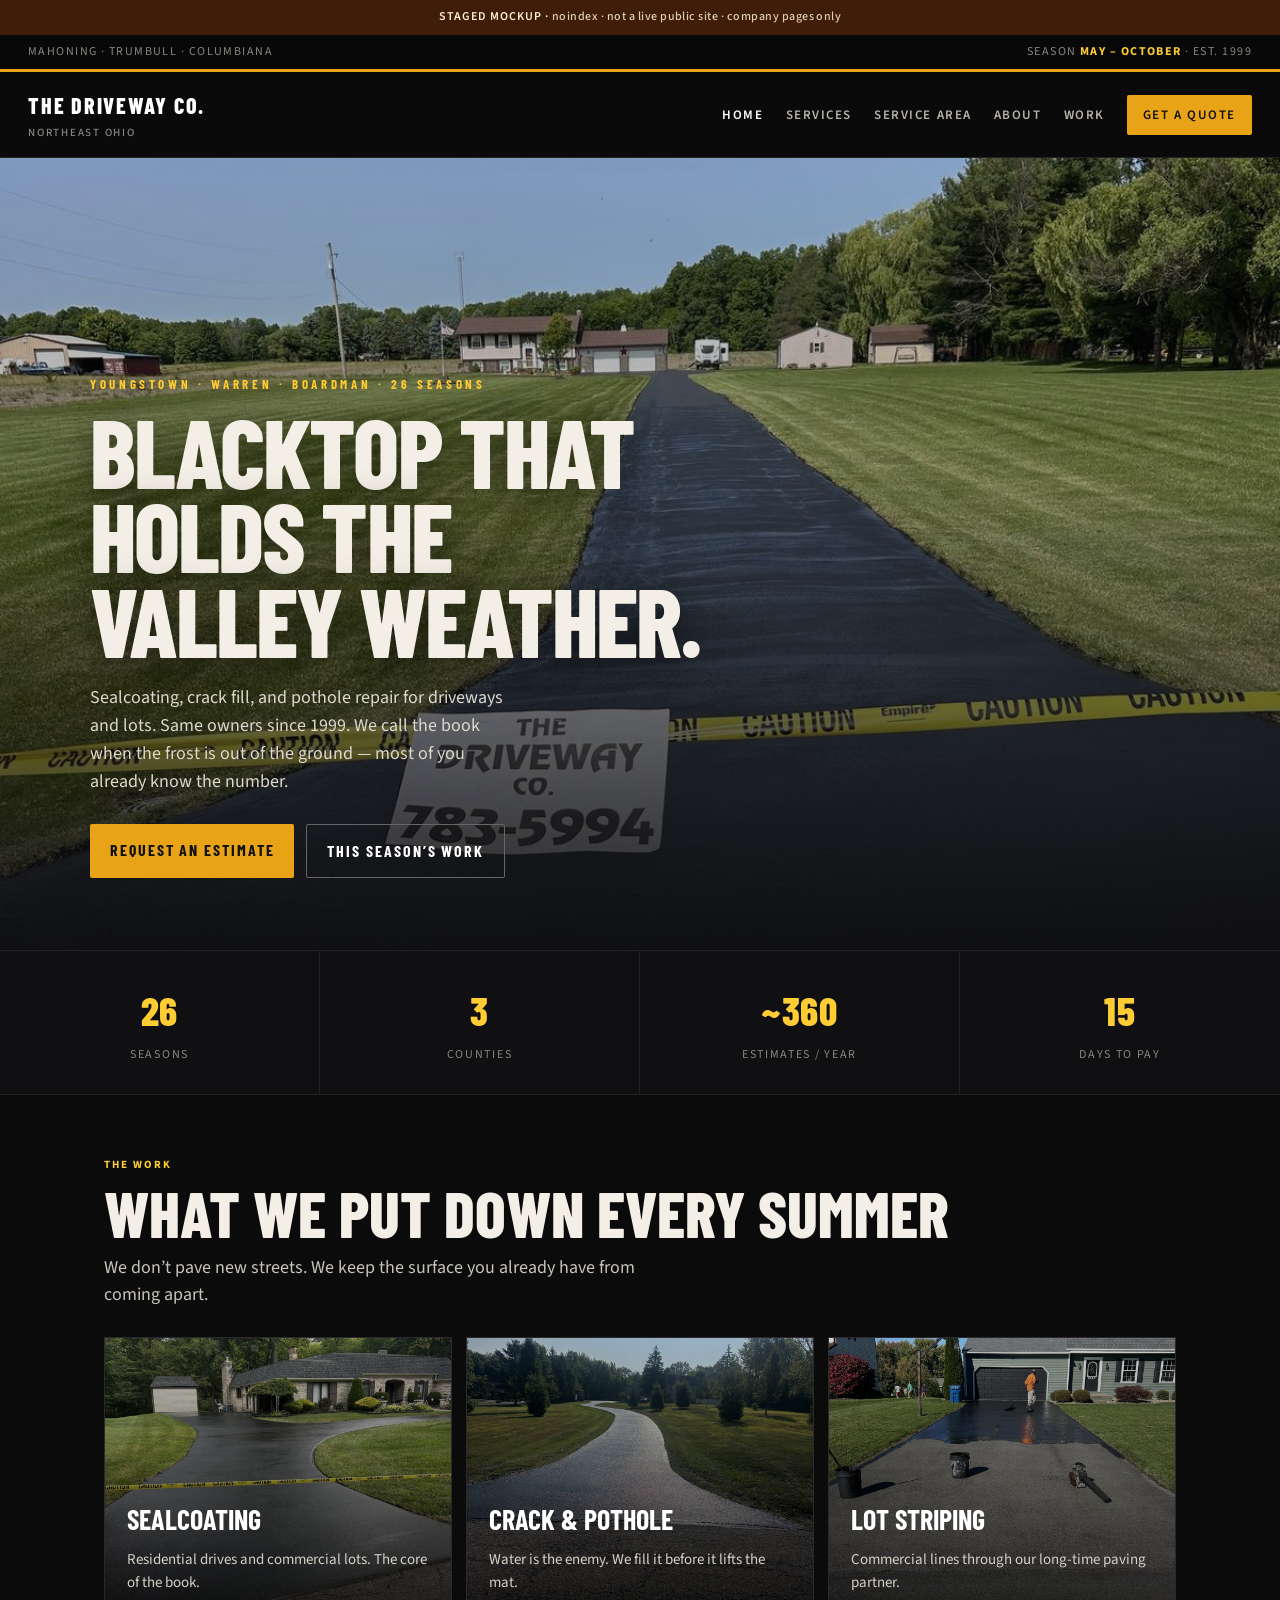
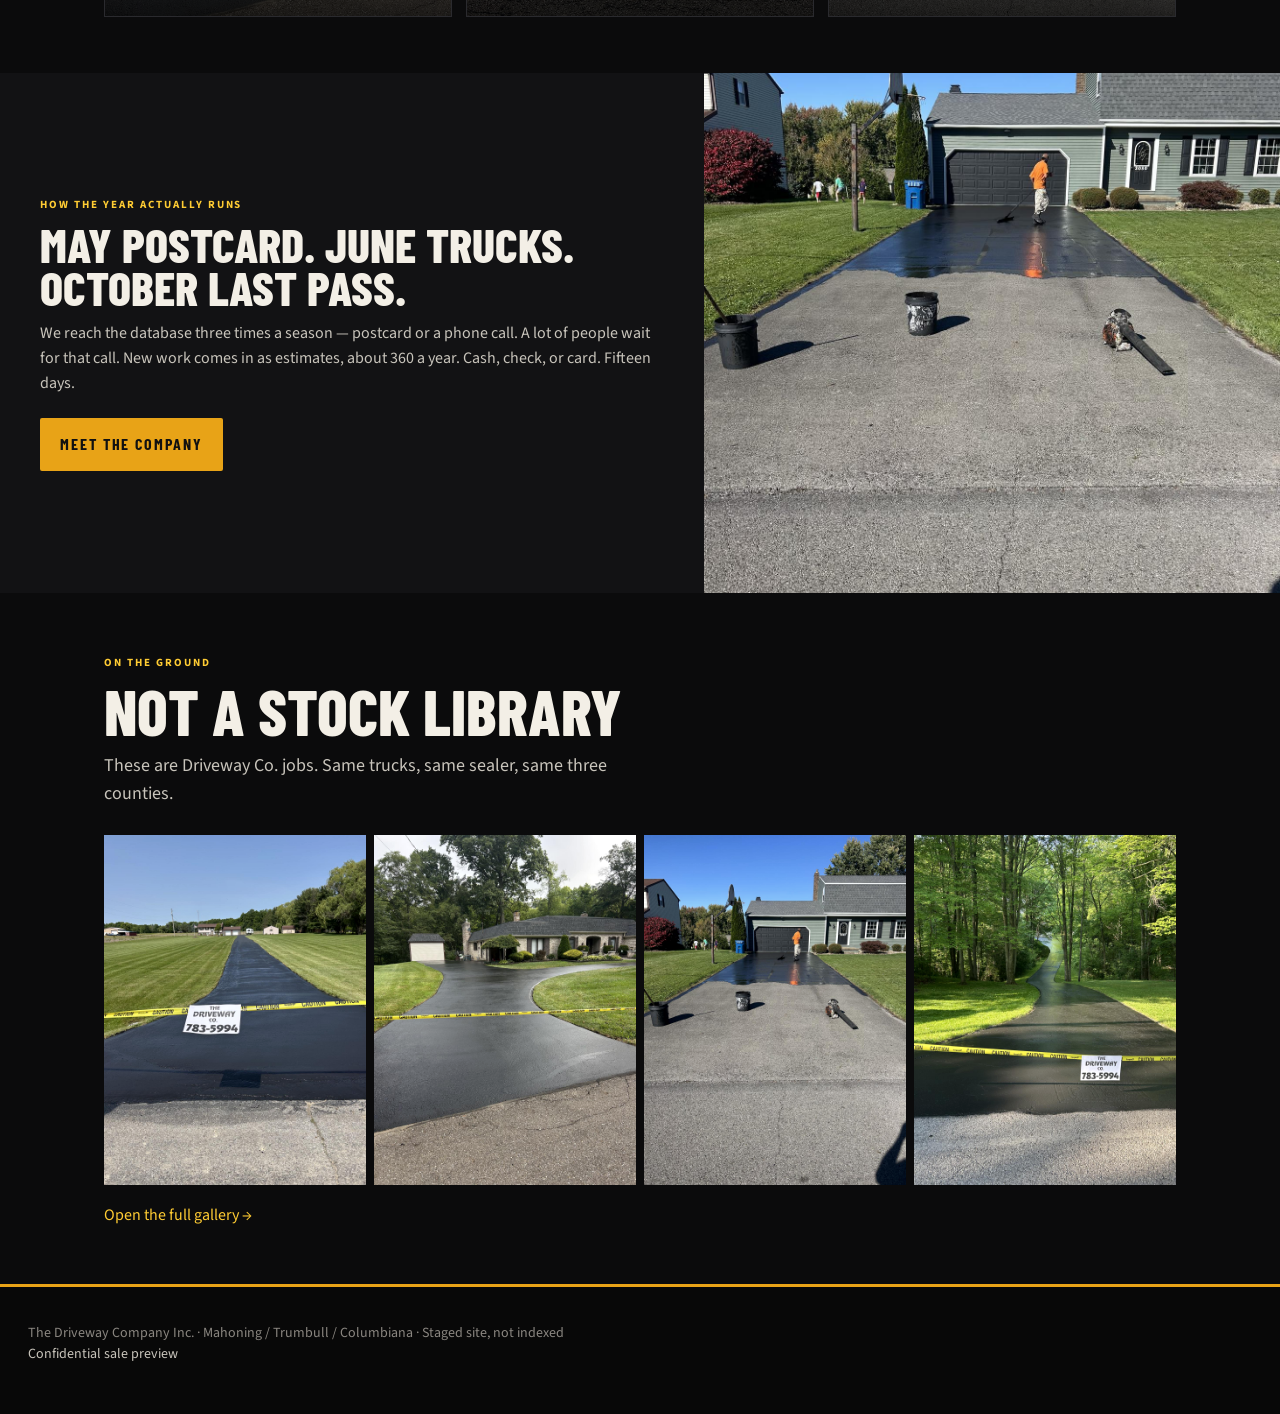
==== index.html @ 13f2b205 "Rebuild company site as a lived-in paving contractor. Dark asphalt palette, full-bleed job photos, l" ====
<!DOCTYPE html>
<html lang="en">
<head>
  <meta charset="UTF-8" />
  <meta name="viewport" content="width=device-width, initial-scale=1.0" />
  <meta name="robots" content="noindex, nofollow" />
  <meta name="description" content="The Driveway Company — 26 seasons of sealcoating in Mahoning, Trumbull, and Columbiana Counties." />
  <title>The Driveway Company | Sealcoating the Mahoning Valley since 1999</title>
  <link rel="stylesheet" href="styles.css" />
</head>
<body>
  <div class="preview-banner">Staged mockup · <span>noindex · not a live public site · company pages only</span></div>
  <div class="util">
    <span>Mahoning · Trumbull · Columbiana</span>
    <span>Season <b>May – October</b> · Est. 1999</span>
  </div>
  <nav class="nav">
    <a class="brand" href="index.html">The Driveway Co.<small>Northeast Ohio</small></a>
    <div class="nav-links">
      <a class="active" href="index.html">Home</a>
      <a href="services.html">Services</a>
      <a href="area.html">Service area</a>
      <a href="about.html">About</a>
      <a href="gallery.html">Work</a>
      <a href="contact.html" class="cta">Get a quote</a>
    </div>
  </nav>

  <header class="hero">
    <div class="hero-inner">
      <div class="eyebrow">Youngstown · Warren · Boardman · 26 seasons</div>
      <h1>Blacktop that holds the Valley weather.</h1>
      <p>Sealcoating, crack fill, and pothole repair for driveways and lots. Same owners since 1999. We call the book when the frost is out of the ground — most of you already know the number.</p>
      <div class="hero-actions">
        <a class="btn btn-primary" href="contact.html">Request an estimate</a>
        <a class="btn btn-secondary" href="gallery.html">This season’s work</a>
      </div>
    </div>
  </header>

  <div class="stats">
    <div class="stat"><span class="v">26</span><span class="l">Seasons</span></div>
    <div class="stat"><span class="v">3</span><span class="l">Counties</span></div>
    <div class="stat"><span class="v">~360</span><span class="l">Estimates / year</span></div>
    <div class="stat"><span class="v">15</span><span class="l">Days to pay</span></div>
  </div>

  <section class="container">
    <span class="tag">The work</span>
    <h2 class="page-title" style="margin-top:8px;">What we put down every summer</h2>
    <p class="page-sub">We don’t pave new streets. We keep the surface you already have from coming apart.</p>
    <div class="svc-grid">
      <a class="svc s1" href="services.html">
        <h3>Sealcoating</h3>
        <p>Residential drives and commercial lots. The core of the book.</p>
      </a>
      <a class="svc s2" href="services.html">
        <h3>Crack &amp; pothole</h3>
        <p>Water is the enemy. We fill it before it lifts the mat.</p>
      </a>
      <a class="svc s3" href="services.html">
        <h3>Lot striping</h3>
        <p>Commercial lines through our long-time paving partner.</p>
      </a>
    </div>
  </section>

  <section class="split">
    <div class="copy">
      <span class="tag">How the year actually runs</span>
      <h2 class="page-title" style="font-size:48px;margin-top:10px;">May postcard. June trucks. October last pass.</h2>
      <p class="muted">We reach the database three times a season — postcard or a phone call. A lot of people wait for that call. New work comes in as estimates, about 360 a year. Cash, check, or card. Fifteen days.</p>
      <p style="margin-top:22px;"><a class="btn btn-primary" href="about.html">Meet the company</a></p>
    </div>
    <div class="pic" aria-hidden="true"></div>
  </section>

  <section class="container">
    <span class="tag">On the ground</span>
    <h2 class="page-title" style="margin-top:8px;">Not a stock library</h2>
    <p class="page-sub">These are Driveway Co. jobs. Same trucks, same sealer, same three counties.</p>
    <div class="photo-strip">
      <figure><img src="images/job-01-long-drive.jpg" alt="Long sealed residential driveway" /></figure>
      <figure><img src="images/job-04-residence.jpg" alt="Circular driveway at a brick home" /></figure>
      <figure><img src="images/job-15-crew-work.jpg" alt="Crew applying sealcoat" /></figure>
      <figure><img src="images/job-02-wooded-drive.jpg" alt="Wooded driveway after sealcoat" /></figure>
    </div>
    <p><a href="gallery.html">Open the full gallery →</a></p>
  </section>

  <footer>
    The Driveway Company Inc. · Mahoning / Trumbull / Columbiana · Staged site, not indexed<br />
    <a href="sale.html">Confidential sale preview</a>
  </footer>
</body>
</html>
---- styles.css ----
@import url("https://fonts.googleapis.com/css2?family=Barlow+Condensed:wght@500;600;700;800&family=Source+Sans+3:ital,wght@0,400;0,500;0,600;0,700;1,400&display=swap");

:root {
  --tar: #0b0b0c;
  --asphalt: #141416;
  --slate: #1c1c20;
  --fog: #c8c4bb;
  --paper: #f3efe6;
  --white: #f7f4ee;
  --line: #2a2a2e;
  --amber: #e8a317;
  --amber-2: #ffcc33;
  --rust: #9a3412;
}
* { box-sizing: border-box; margin: 0; padding: 0; }
html { scroll-behavior: smooth; }
body {
  font-family: "Source Sans 3", system-ui, sans-serif;
  color: var(--paper);
  background: var(--tar);
  line-height: 1.55;
}
img { max-width: 100%; display: block; }
a { color: var(--amber-2); text-decoration: none; }
a:hover { text-decoration: underline; }

.preview-banner {
  background: #3f1d0a;
  color: #ffedd5;
  text-align: center;
  font-size: 12px;
  font-weight: 600;
  letter-spacing: 0.08em;
  text-transform: uppercase;
  padding: 8px 16px;
}
.preview-banner span { font-weight: 500; letter-spacing: 0.04em; text-transform: none; opacity: 0.85; }

.util {
  background: #080808;
  color: #8a8680;
  font-size: 12px;
  letter-spacing: 0.12em;
  text-transform: uppercase;
  padding: 8px 28px;
  display: flex;
  justify-content: space-between;
  gap: 16px;
  flex-wrap: wrap;
  border-bottom: 3px solid var(--amber);
}
.util b { color: var(--amber-2); font-weight: 700; }

.nav {
  background: rgba(11,11,12,0.92);
  backdrop-filter: blur(10px);
  color: #fff;
  display: flex;
  align-items: center;
  justify-content: space-between;
  gap: 16px;
  padding: 16px 28px;
  position: sticky;
  top: 0;
  z-index: 30;
  border-bottom: 1px solid #222;
}
.nav .brand {
  font-family: "Barlow Condensed", sans-serif;
  font-weight: 800;
  font-size: 22px;
  letter-spacing: 0.08em;
  text-transform: uppercase;
  color: #fff;
  text-decoration: none;
}
.nav .brand small {
  display: block;
  font-family: "Source Sans 3", sans-serif;
  font-size: 11px;
  font-weight: 500;
  color: #8a8680;
  letter-spacing: 0.16em;
  margin-top: 2px;
}
.nav-links { display: flex; gap: 22px; flex-wrap: wrap; align-items: center; }
.nav-links a {
  color: #b7b3aa;
  font-size: 13px;
  font-weight: 600;
  letter-spacing: 0.12em;
  text-transform: uppercase;
  text-decoration: none;
}
.nav-links a:hover, .nav-links a.active { color: #fff; }
.nav-links .cta {
  background: var(--amber);
  color: #111 !important;
  padding: 10px 16px;
  border-radius: 2px;
}
.nav-links .cta:hover { background: var(--amber-2); text-decoration: none; }

.hero {
  position: relative;
  min-height: 88vh;
  display: flex;
  align-items: flex-end;
  padding: 80px 28px 72px;
  background:
    linear-gradient(180deg, rgba(11,11,12,0.15) 0%, rgba(11,11,12,0.35) 40%, rgba(11,11,12,0.92) 100%),
    url("images/job-01-long-drive.jpg") center 30%/cover no-repeat;
}
.hero.crew { background-image: linear-gradient(180deg, rgba(11,11,12,0.2) 0%, rgba(11,11,12,0.88) 100%), url("images/job-15-crew-work.jpg"); background-size: cover; background-position: center; }
.hero.house { background-image: linear-gradient(180deg, rgba(11,11,12,0.25) 0%, rgba(11,11,12,0.9) 100%), url("images/job-04-residence.jpg"); background-size: cover; background-position: center; }
.hero.woods { background-image: linear-gradient(180deg, rgba(11,11,12,0.2) 0%, rgba(11,11,12,0.9) 100%), url("images/job-02-wooded-drive.jpg"); background-size: cover; background-position: center; }
.hero-inner { max-width: 1100px; margin: 0 auto; width: 100%; }
.eyebrow {
  font-family: "Barlow Condensed", sans-serif;
  letter-spacing: 0.28em;
  font-size: 13px;
  color: var(--amber-2);
  font-weight: 700;
  text-transform: uppercase;
  margin-bottom: 14px;
}
.hero h1 {
  font-family: "Barlow Condensed", sans-serif;
  font-weight: 800;
  font-size: clamp(48px, 9vw, 96px);
  line-height: 0.88;
  letter-spacing: -0.02em;
  text-transform: uppercase;
  max-width: 14ch;
  text-shadow: 0 8px 40px rgba(0,0,0,0.55);
}
.hero p {
  font-size: 18px;
  color: #ddd8ce;
  max-width: 48ch;
  margin: 22px 0 28px;
}
.hero-actions { display: flex; gap: 12px; flex-wrap: wrap; }

.stats {
  display: grid;
  grid-template-columns: repeat(4, 1fr);
  background: #101012;
  border-top: 1px solid #222;
  border-bottom: 1px solid #222;
}
.stat { padding: 28px 20px; border-right: 1px solid #222; text-align: center; }
.stat:last-child { border-right: 0; }
.stat .v {
  display: block;
  font-family: "Barlow Condensed", sans-serif;
  font-size: 40px;
  font-weight: 800;
  color: var(--amber-2);
  letter-spacing: 0.02em;
}
.stat .l { font-size: 12px; letter-spacing: 0.14em; text-transform: uppercase; color: #8a8680; }

.container { max-width: 1120px; margin: 0 auto; padding: 56px 24px; }
.page-title {
  font-family: "Barlow Condensed", sans-serif;
  font-size: clamp(40px, 6vw, 64px);
  font-weight: 800;
  text-transform: uppercase;
  line-height: 0.9;
  margin-bottom: 12px;
}
.page-sub { color: var(--fog); max-width: 62ch; margin-bottom: 28px; font-size: 18px; }

.card {
  background: var(--slate);
  border: 1px solid var(--line);
  border-radius: 4px;
  padding: 28px;
  margin-bottom: 18px;
}
.card h2, .card h3 {
  font-family: "Barlow Condensed", sans-serif;
  text-transform: uppercase;
  letter-spacing: 0.04em;
}
.card h2 { font-size: 28px; margin-bottom: 10px; }
.muted { color: var(--fog); }
.tag {
  display: inline-block;
  font-size: 11px;
  letter-spacing: 0.18em;
  text-transform: uppercase;
  color: var(--amber-2);
  font-weight: 700;
}
.list { margin: 10px 0 0 18px; color: #ddd8ce; }
.list li { margin: 6px 0; }
.grid-2 { display: grid; grid-template-columns: 1fr 1fr; gap: 18px; }

.btn {
  display: inline-block;
  font-family: "Barlow Condensed", sans-serif;
  font-weight: 700;
  font-size: 16px;
  letter-spacing: 0.12em;
  text-transform: uppercase;
  padding: 14px 20px;
  border-radius: 2px;
  text-decoration: none !important;
  border: none;
  cursor: pointer;
}
.btn-primary { background: var(--amber); color: #111; }
.btn-primary:hover { background: var(--amber-2); }
.btn-secondary { background: transparent; color: #fff; border: 1px solid #666; }
.btn-secondary:hover { border-color: #fff; }

.svc-grid { display: grid; grid-template-columns: repeat(3, 1fr); gap: 14px; margin-top: 18px; }
.svc {
  position: relative;
  min-height: 280px;
  display: flex;
  flex-direction: column;
  justify-content: flex-end;
  padding: 22px;
  color: #fff;
  text-decoration: none;
  overflow: hidden;
  border: 1px solid #2a2a2e;
}
.svc:hover { text-decoration: none; border-color: var(--amber); }
.svc::before {
  content: "";
  position: absolute; inset: 0;
  background: linear-gradient(180deg, rgba(0,0,0,0.15), rgba(0,0,0,0.82));
}
.svc > * { position: relative; z-index: 1; }
.svc h3 { font-family: "Barlow Condensed", sans-serif; font-size: 28px; text-transform: uppercase; margin-bottom: 6px; }
.svc p { color: #d6d1c7; font-size: 15px; }
.svc.s1 { background: url("images/job-04-residence.jpg") center/cover; }
.svc.s2 { background: url("images/job-05-stone-drive.jpg") center/cover; }
.svc.s3 { background: url("images/job-15-crew-work.jpg") center/cover; }

.towns { display: flex; flex-wrap: wrap; gap: 8px; margin-top: 16px; }
.town {
  border: 1px solid #3a3a3e;
  padding: 7px 12px;
  font-size: 13px;
  letter-spacing: 0.06em;
  text-transform: uppercase;
  color: #c8c4bb;
}

.photo-strip, .gallery {
  display: grid;
  gap: 8px;
}
.photo-strip { grid-template-columns: repeat(4, 1fr); margin: 12px 0 18px; }
.gallery { grid-template-columns: repeat(3, 1fr); }
.photo-strip figure, .gallery figure, .feature-photo {
  margin: 0;
  overflow: hidden;
  background: #0a0a0a;
  position: relative;
}
.photo-strip figure { aspect-ratio: 3/4; }
.gallery figure { aspect-ratio: 3/4; }
.feature-photo { aspect-ratio: 16/10; margin: 12px 0 0; }
.photo-strip img, .gallery img, .feature-photo img {
  width: 100%; height: 100%; object-fit: cover;
  filter: contrast(1.05) saturate(0.92);
  transition: transform 0.45s ease;
}
.photo-strip figure:hover img, .gallery figure:hover img { transform: scale(1.05); }
.gallery figcaption {
  position: absolute; left: 0; right: 0; bottom: 0;
  padding: 12px 14px;
  background: linear-gradient(transparent, rgba(0,0,0,0.8));
  color: #f3efe6;
  font-size: 12px;
  letter-spacing: 0.08em;
  text-transform: uppercase;
}

.split {
  display: grid;
  grid-template-columns: 1.1fr 0.9fr;
  min-height: 520px;
}
.split .copy { padding: 64px 40px; background: #121214; display: flex; flex-direction: column; justify-content: center; }
.split .pic { background: url("images/job-15-crew-work.jpg") center/cover; }
.split.alt .pic { background-image: url("images/job-02-wooded-drive.jpg"); }

.callout, .callout.gold, .callout.warn {
  border-left: 3px solid var(--amber);
  background: #1a160e;
  padding: 14px 16px;
  margin: 16px 0;
  color: #eee6d6;
}
table { width: 100%; border-collapse: collapse; }
th, td { text-align: left; padding: 10px 8px; border-bottom: 1px solid #2a2a2e; }
th { color: #8a8680; font-size: 12px; letter-spacing: 0.12em; text-transform: uppercase; }

.form-grid { display: grid; gap: 14px; margin-top: 12px; }
.form-row { display: grid; grid-template-columns: 1fr 1fr; gap: 12px; }
label { display: block; font-size: 12px; letter-spacing: 0.12em; text-transform: uppercase; color: #8a8680; margin-bottom: 6px; }
input, select, textarea {
  width: 100%;
  background: #0b0b0c;
  color: #f3efe6;
  border: 1px solid #333;
  padding: 12px;
  font: inherit;
}
input:focus, select:focus, textarea:focus { outline: 1px solid var(--amber); }

footer {
  background: #080808;
  color: #8a8680;
  padding: 36px 28px 48px;
  font-size: 14px;
  border-top: 3px solid var(--amber);
}
footer a { color: #c8c4bb; }

@media (max-width: 860px) {
  .stats, .svc-grid, .grid-2, .split, .photo-strip, .gallery, .form-row { grid-template-columns: 1fr; }
  .hero { min-height: 72vh; }
  .nav { flex-direction: column; align-items: flex-start; }
}
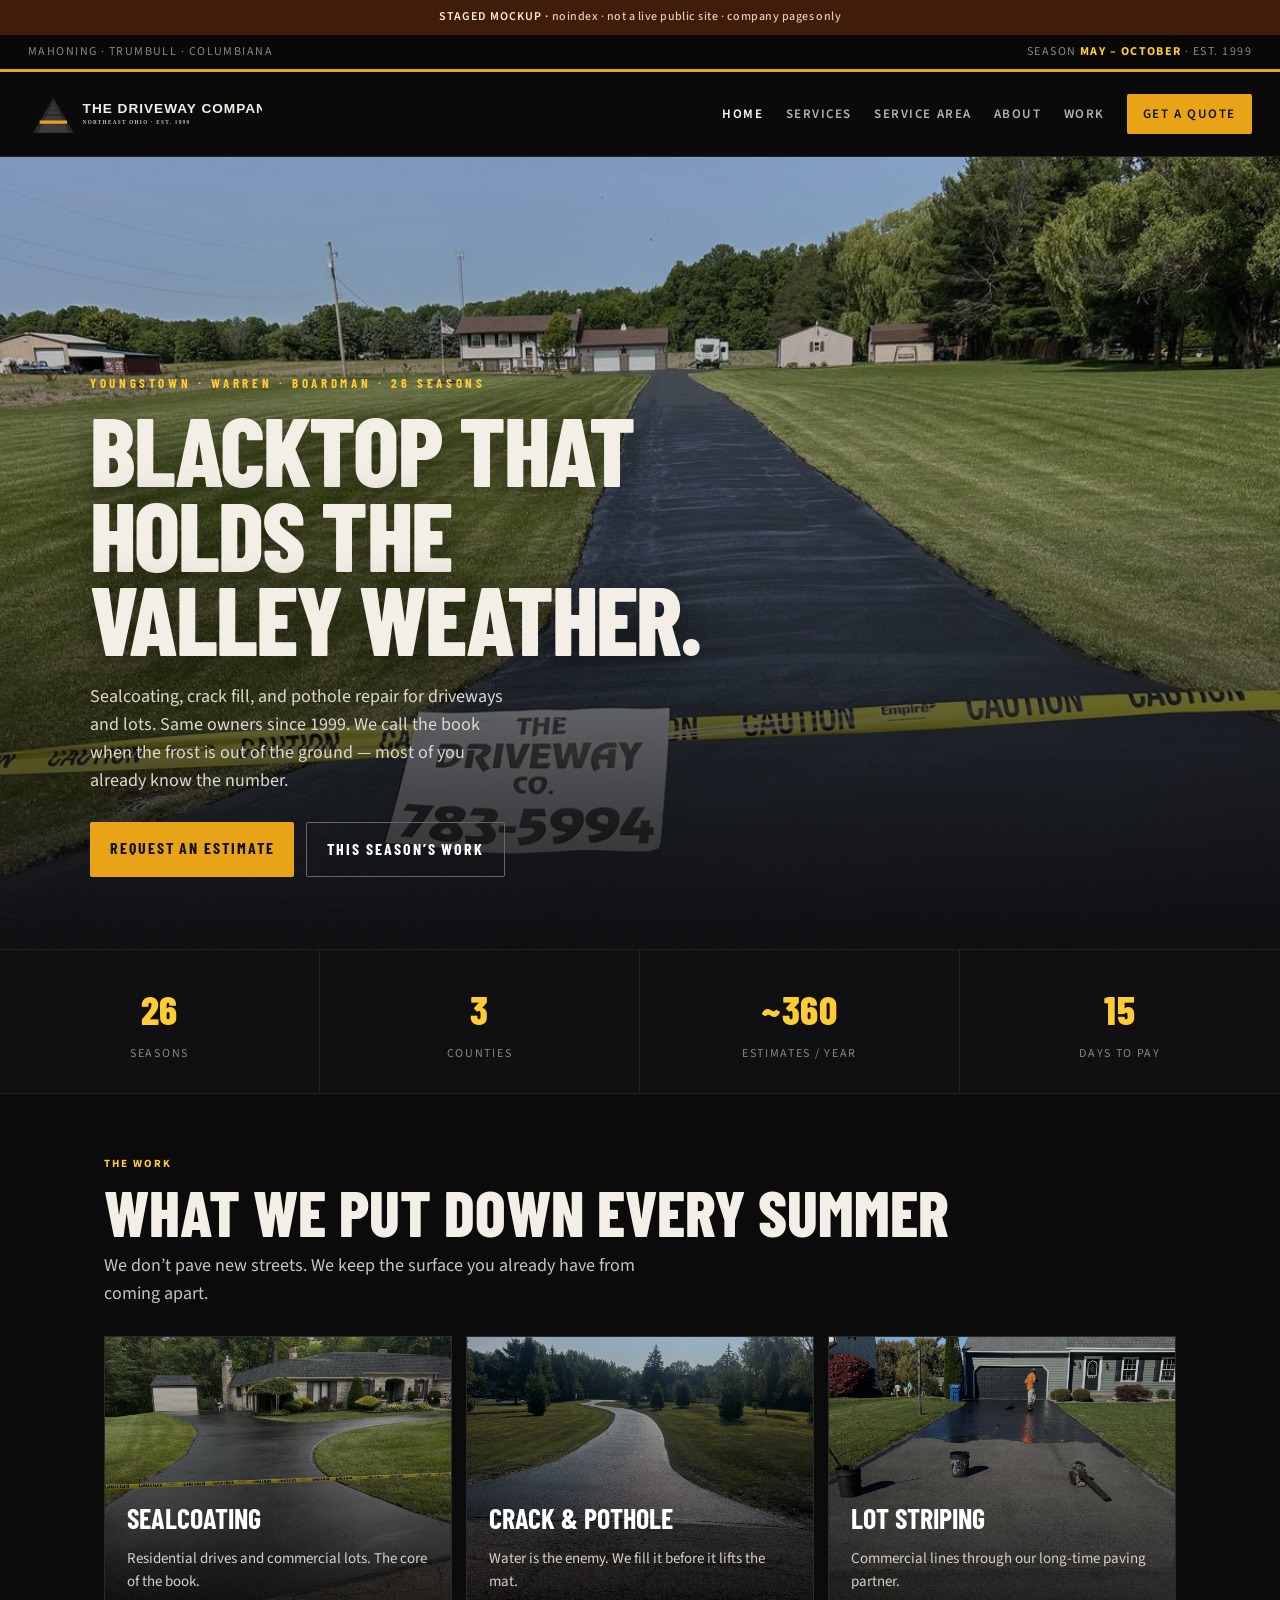
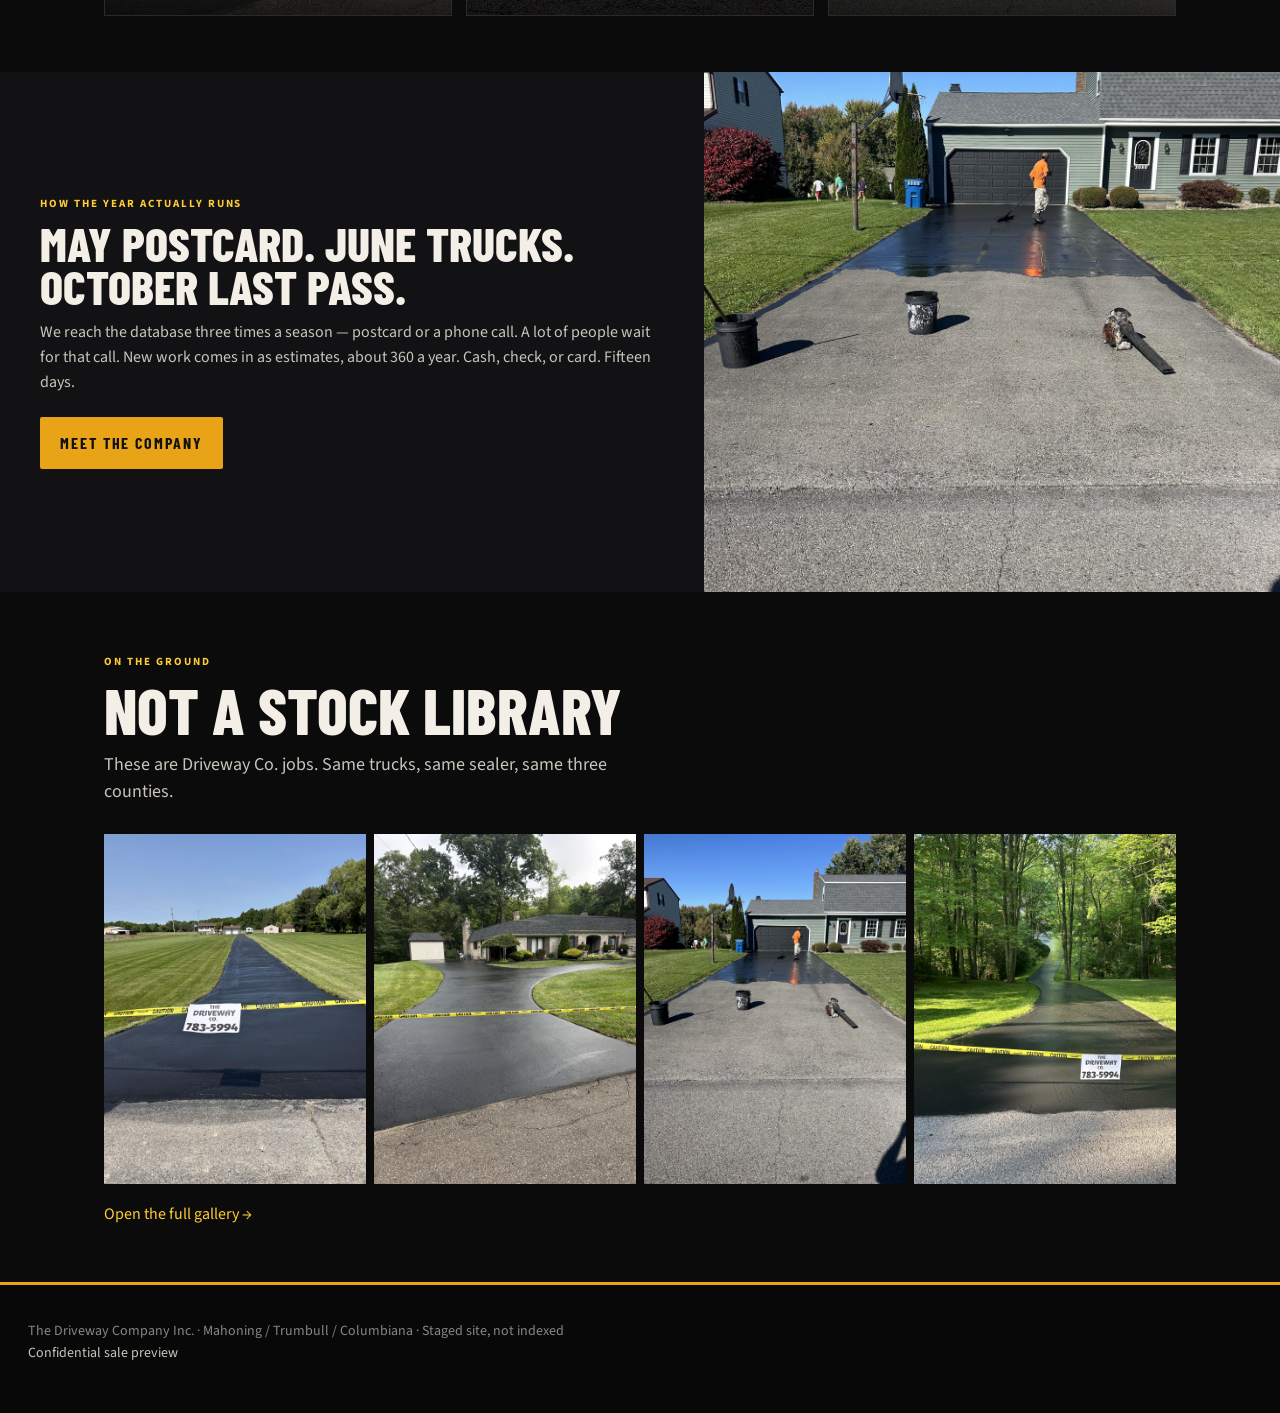
==== commit c63929e5: "Add Driveway Co. logo and tighten company pages. Header lockup, Inc. legal name, Columbiana towns, c" ====
--- a/index.html
+++ b/index.html
@@ -7,6 +7,7 @@
   <meta name="description" content="The Driveway Company — 26 seasons of sealcoating in Mahoning, Trumbull, and Columbiana Counties." />
   <title>The Driveway Company | Sealcoating the Mahoning Valley since 1999</title>
   <link rel="stylesheet" href="styles.css" />
+  <link rel="icon" href="images/logo.svg" type="image/svg+xml" />
 </head>
 <body>
   <div class="preview-banner">Staged mockup · <span>noindex · not a live public site · company pages only</span></div>
@@ -15,7 +16,7 @@
     <span>Season <b>May – October</b> · Est. 1999</span>
   </div>
   <nav class="nav">
-    <a class="brand" href="index.html">The Driveway Co.<small>Northeast Ohio</small></a>
+    <a class="brand" href="index.html"><img class="logo" src="images/logo.svg" alt="The Driveway Company" width="280" height="62"/></a>
     <div class="nav-links">
       <a class="active" href="index.html">Home</a>
       <a href="services.html">Services</a>
--- a/styles.css
+++ b/styles.css
@@ -66,22 +66,15 @@
   border-bottom: 1px solid #222;
 }
 .nav .brand {
-  font-family: "Barlow Condensed", sans-serif;
-  font-weight: 800;
-  font-size: 22px;
-  letter-spacing: 0.08em;
-  text-transform: uppercase;
-  color: #fff;
+  display: flex;
+  align-items: center;
   text-decoration: none;
 }
-.nav .brand small {
+.nav .brand:hover { text-decoration: none; }
+.nav .logo {
+  height: 52px;
+  width: auto;
   display: block;
-  font-family: "Source Sans 3", sans-serif;
-  font-size: 11px;
-  font-weight: 500;
-  color: #8a8680;
-  letter-spacing: 0.16em;
-  margin-top: 2px;
 }
 .nav-links { display: flex; gap: 22px; flex-wrap: wrap; align-items: center; }
 .nav-links a {
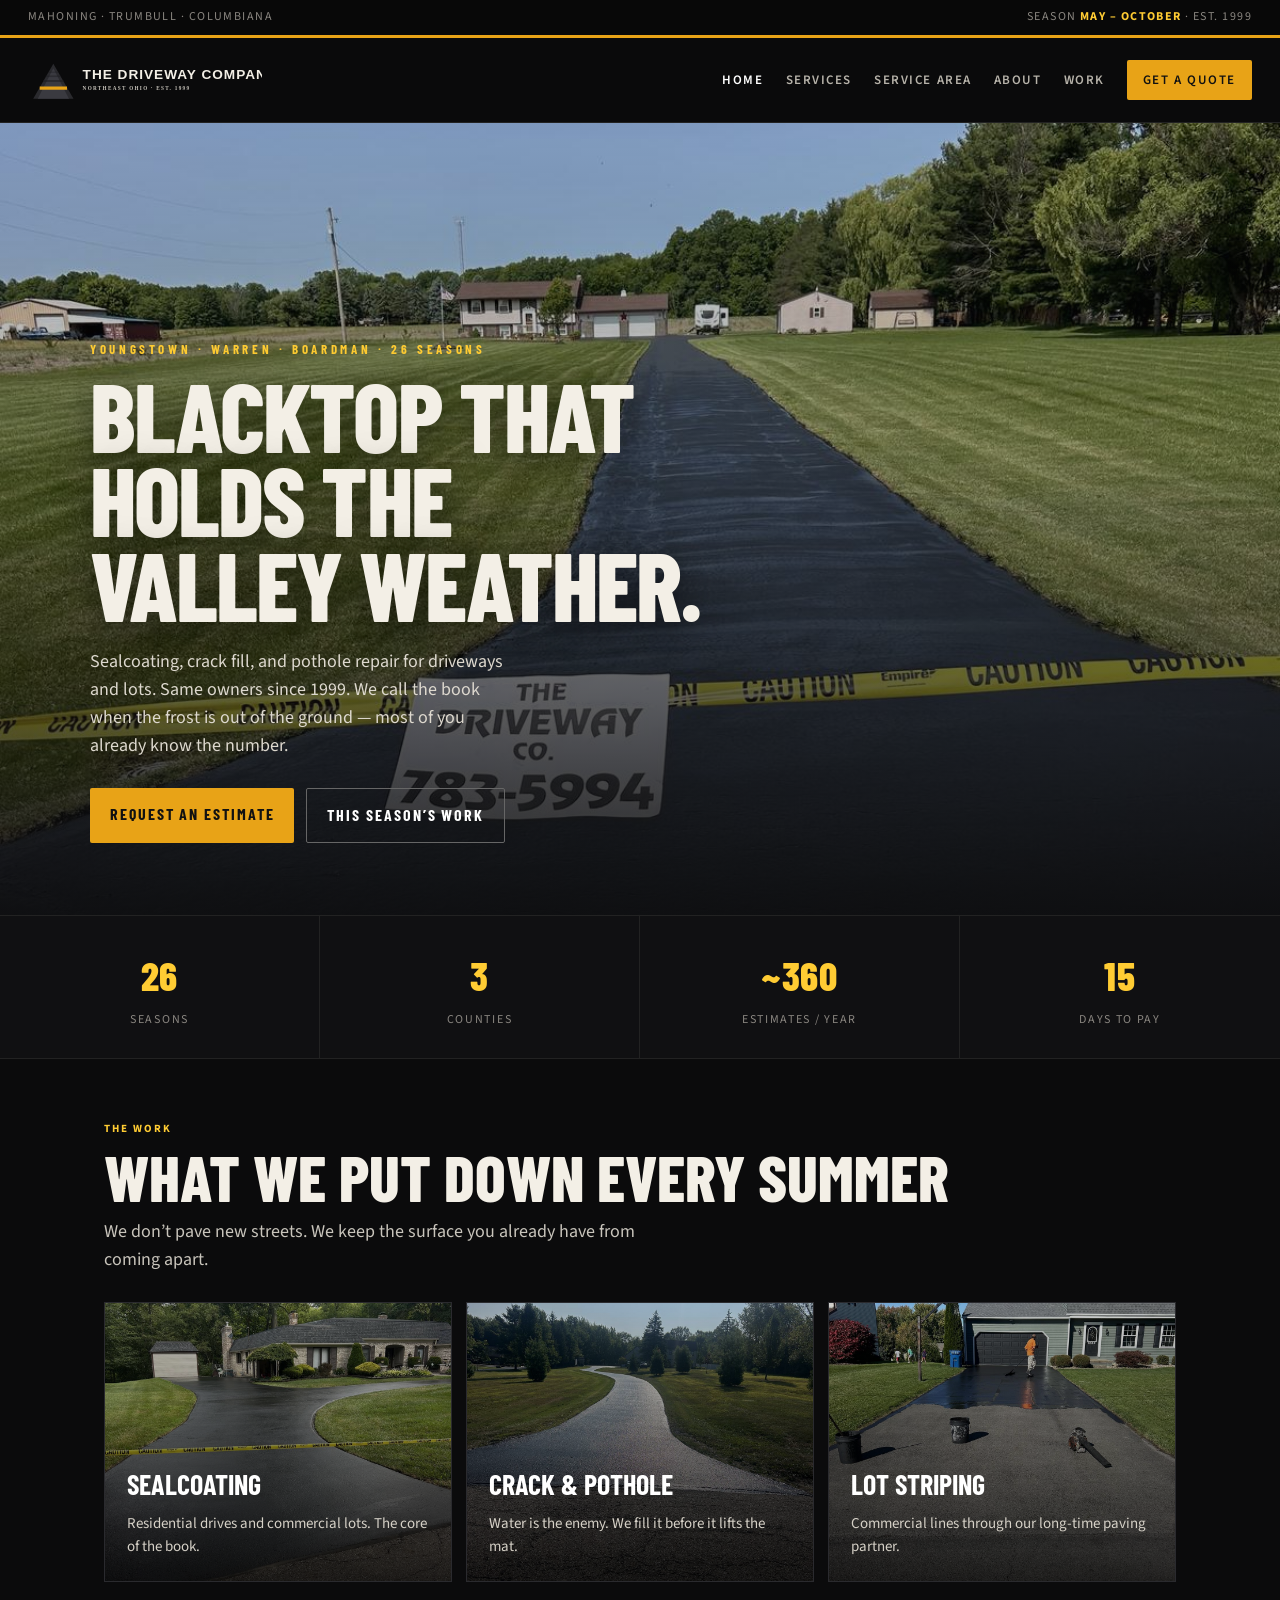
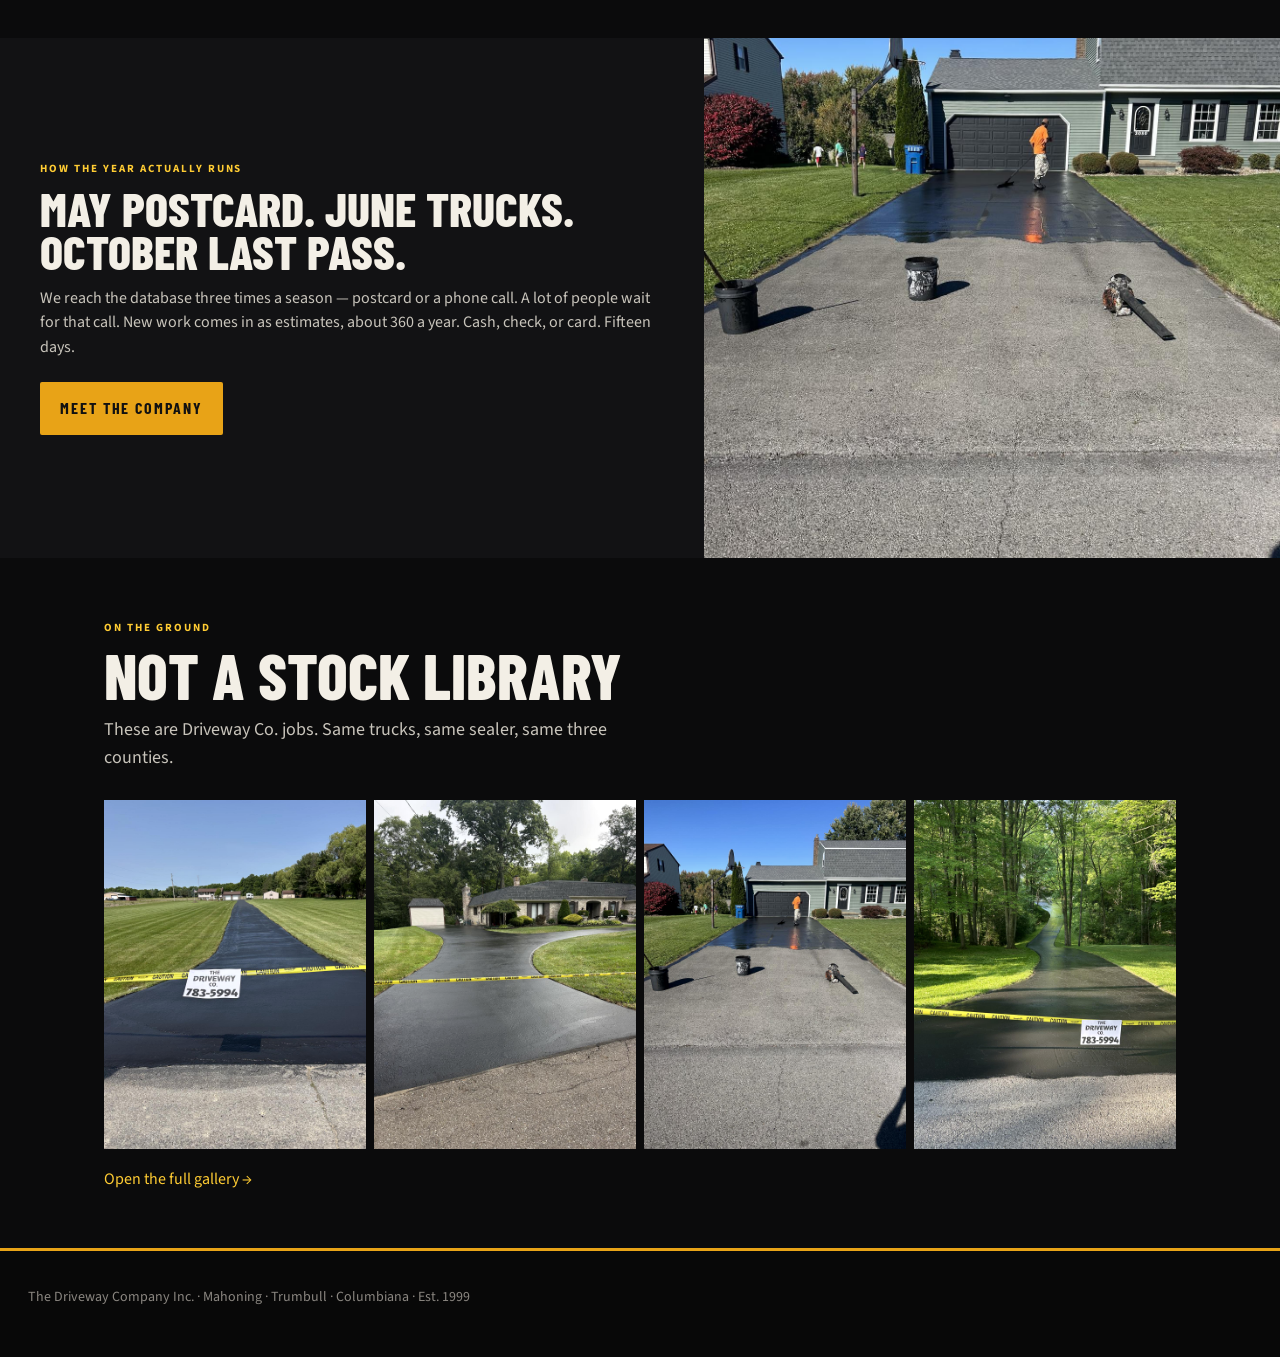
==== commit c18d434e: "Company site: drop sale footer; gallery is driveway jobs only. Unlink confidential preview. Keep sal" ====
--- a/index.html
+++ b/index.html
@@ -10,7 +10,6 @@
   <link rel="icon" href="images/logo.svg" type="image/svg+xml" />
 </head>
 <body>
-  <div class="preview-banner">Staged mockup · <span>noindex · not a live public site · company pages only</span></div>
   <div class="util">
     <span>Mahoning · Trumbull · Columbiana</span>
     <span>Season <b>May – October</b> · Est. 1999</span>
@@ -89,9 +88,6 @@
     <p><a href="gallery.html">Open the full gallery →</a></p>
   </section>
 
-  <footer>
-    The Driveway Company Inc. · Mahoning / Trumbull / Columbiana · Staged site, not indexed<br />
-    <a href="sale.html">Confidential sale preview</a>
-  </footer>
+  <footer>The Driveway Company Inc. · Mahoning · Trumbull · Columbiana · Est. 1999</footer>
 </body>
 </html>
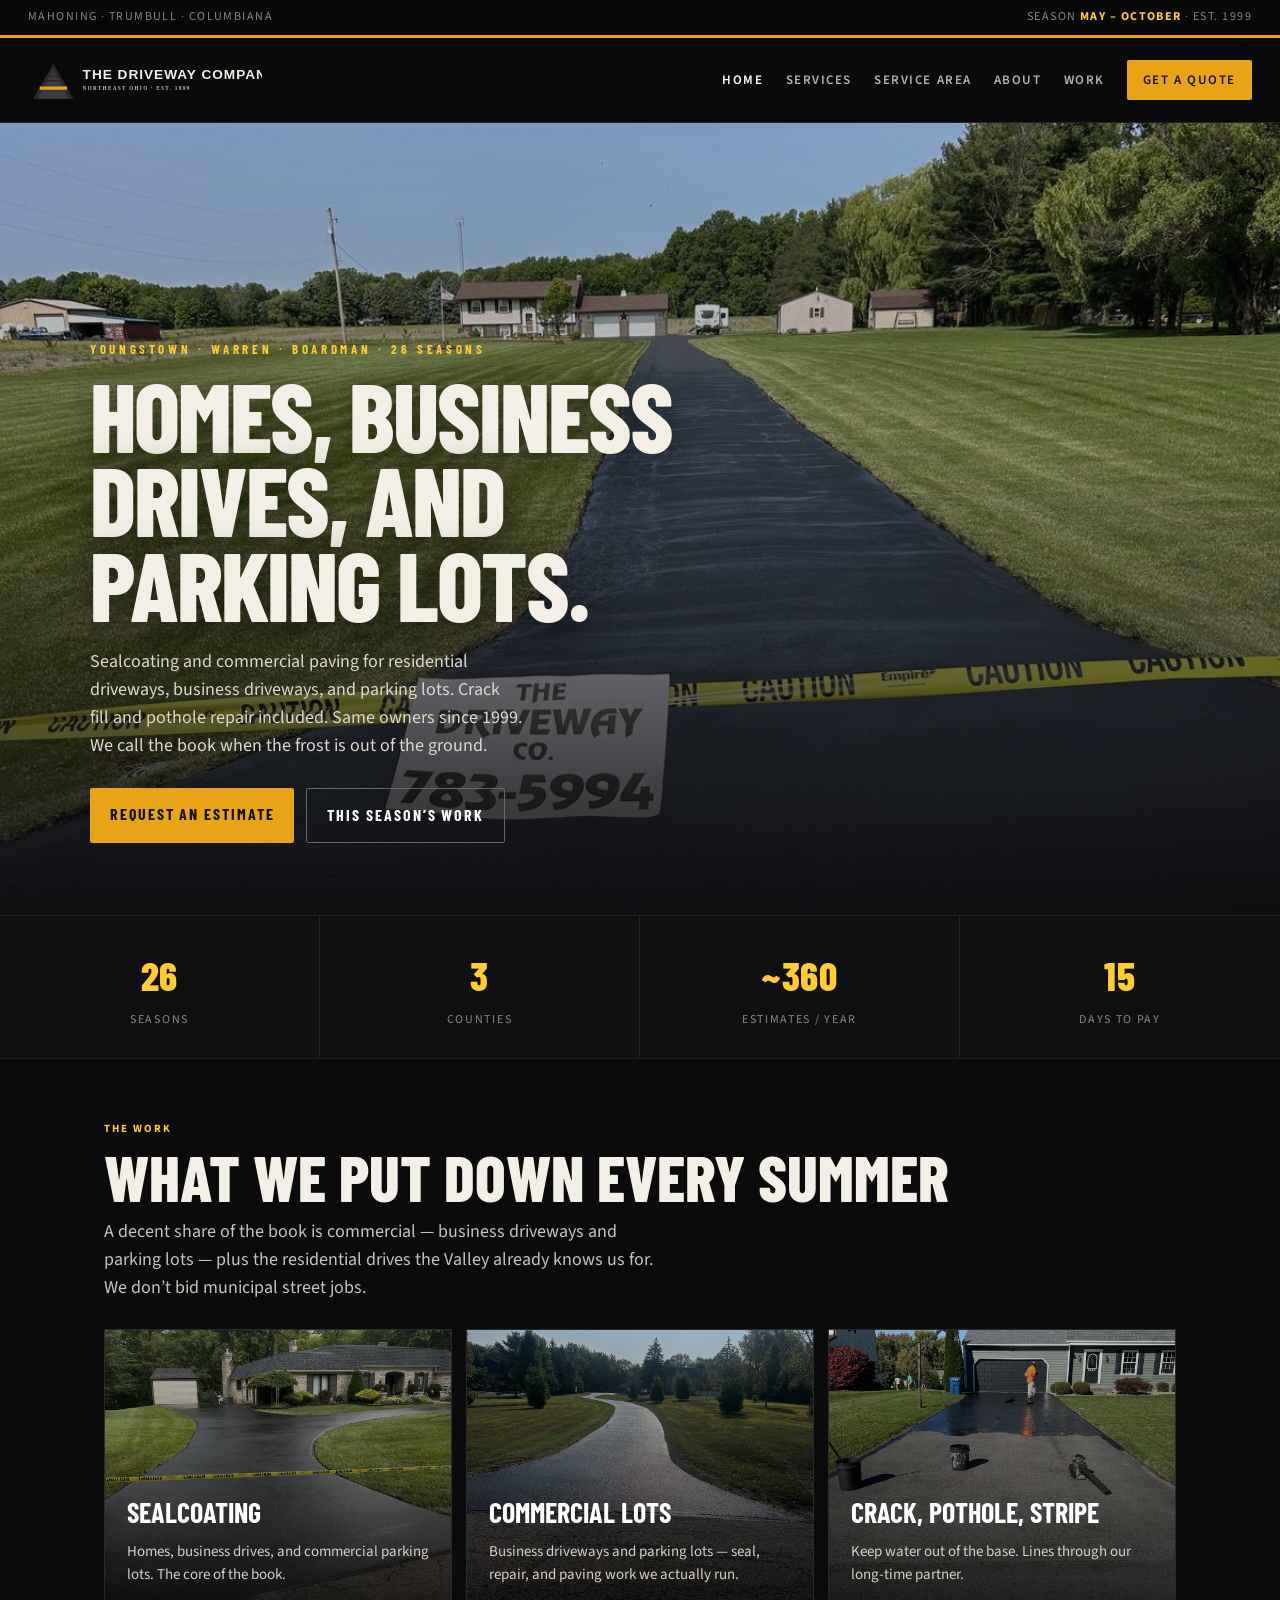
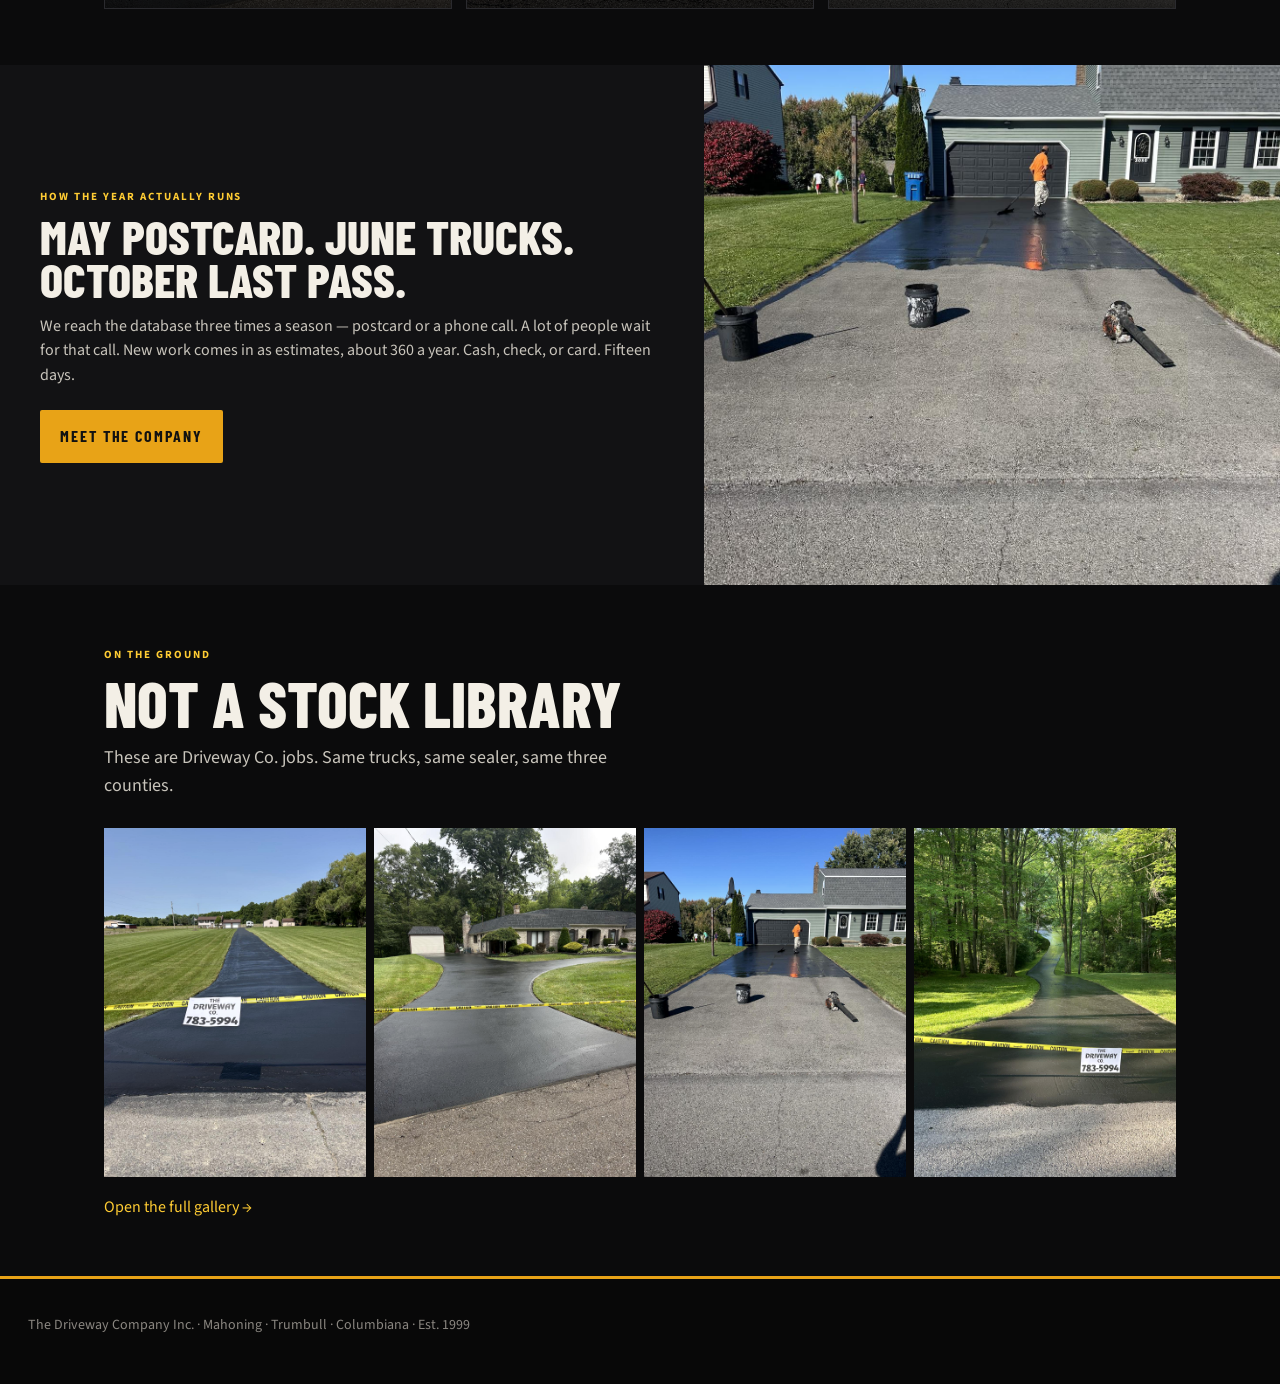
==== commit f10c19e1: "Commercial paving copy (business drives + lots); list $275k; form to sale@" ====
--- a/index.html
+++ b/index.html
@@ -4,8 +4,8 @@
   <meta charset="UTF-8" />
   <meta name="viewport" content="width=device-width, initial-scale=1.0" />
   <meta name="robots" content="noindex, nofollow" />
-  <meta name="description" content="The Driveway Company — 26 seasons of sealcoating in Mahoning, Trumbull, and Columbiana Counties." />
-  <title>The Driveway Company | Sealcoating the Mahoning Valley since 1999</title>
+  <meta name="description" content="The Driveway Company — 26 seasons of sealcoating and commercial paving for homes, business driveways, and parking lots in Mahoning, Trumbull, and Columbiana Counties." />
+  <title>The Driveway Company | Driveways &amp; parking lots · Mahoning Valley since 1999</title>
   <link rel="stylesheet" href="styles.css" />
   <link rel="icon" href="images/logo.svg" type="image/svg+xml" />
 </head>
@@ -29,8 +29,8 @@
   <header class="hero">
     <div class="hero-inner">
       <div class="eyebrow">Youngstown · Warren · Boardman · 26 seasons</div>
-      <h1>Blacktop that holds the Valley weather.</h1>
-      <p>Sealcoating, crack fill, and pothole repair for driveways and lots. Same owners since 1999. We call the book when the frost is out of the ground — most of you already know the number.</p>
+      <h1>Homes, business drives, and parking lots.</h1>
+      <p>Sealcoating and commercial paving for residential driveways, business driveways, and parking lots. Crack fill and pothole repair included. Same owners since 1999. We call the book when the frost is out of the ground.</p>
       <div class="hero-actions">
         <a class="btn btn-primary" href="contact.html">Request an estimate</a>
         <a class="btn btn-secondary" href="gallery.html">This season’s work</a>
@@ -48,19 +48,19 @@
   <section class="container">
     <span class="tag">The work</span>
     <h2 class="page-title" style="margin-top:8px;">What we put down every summer</h2>
-    <p class="page-sub">We don’t pave new streets. We keep the surface you already have from coming apart.</p>
+    <p class="page-sub">A decent share of the book is commercial — business driveways and parking lots — plus the residential drives the Valley already knows us for. We don’t bid municipal street jobs.</p>
     <div class="svc-grid">
       <a class="svc s1" href="services.html">
         <h3>Sealcoating</h3>
-        <p>Residential drives and commercial lots. The core of the book.</p>
+        <p>Homes, business drives, and commercial parking lots. The core of the book.</p>
       </a>
       <a class="svc s2" href="services.html">
-        <h3>Crack &amp; pothole</h3>
-        <p>Water is the enemy. We fill it before it lifts the mat.</p>
+        <h3>Commercial lots</h3>
+        <p>Business driveways and parking lots — seal, repair, and paving work we actually run.</p>
       </a>
       <a class="svc s3" href="services.html">
-        <h3>Lot striping</h3>
-        <p>Commercial lines through our long-time paving partner.</p>
+        <h3>Crack, pothole, stripe</h3>
+        <p>Keep water out of the base. Lines through our long-time partner.</p>
       </a>
     </div>
   </section>
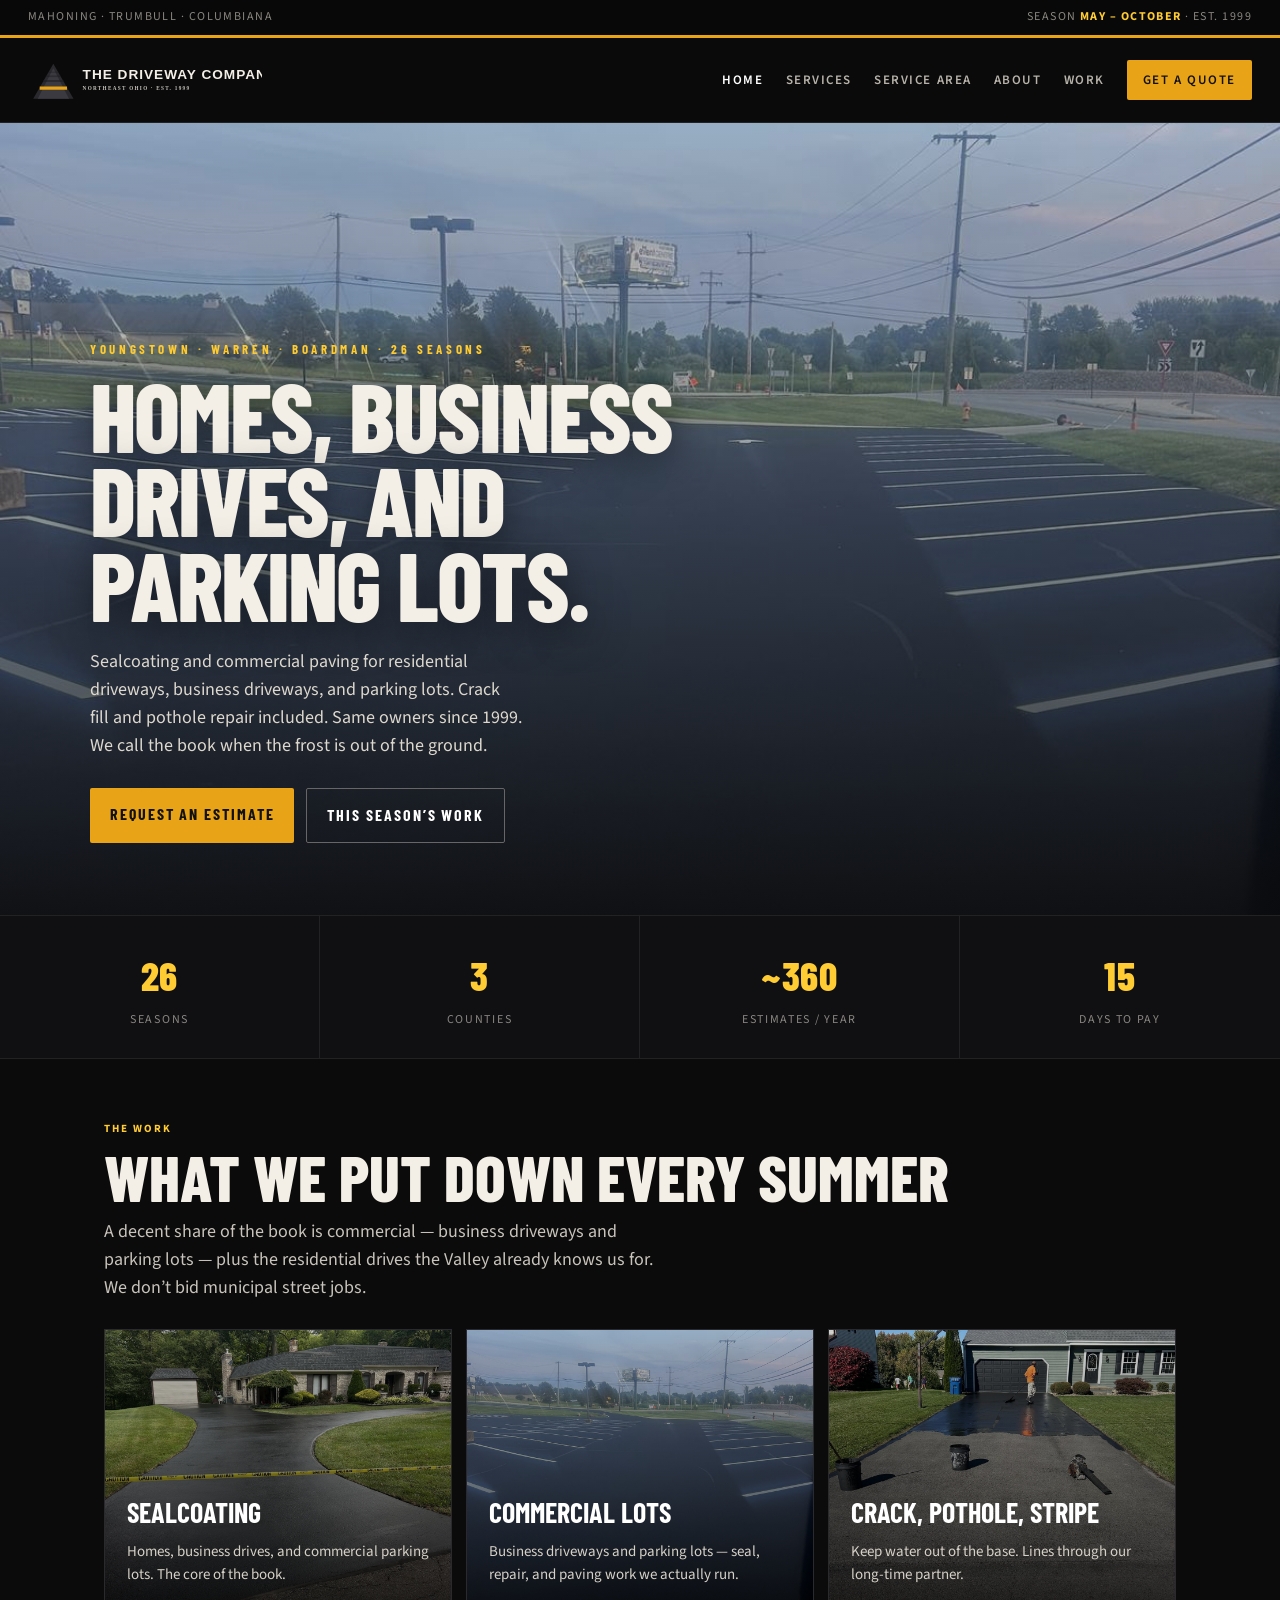
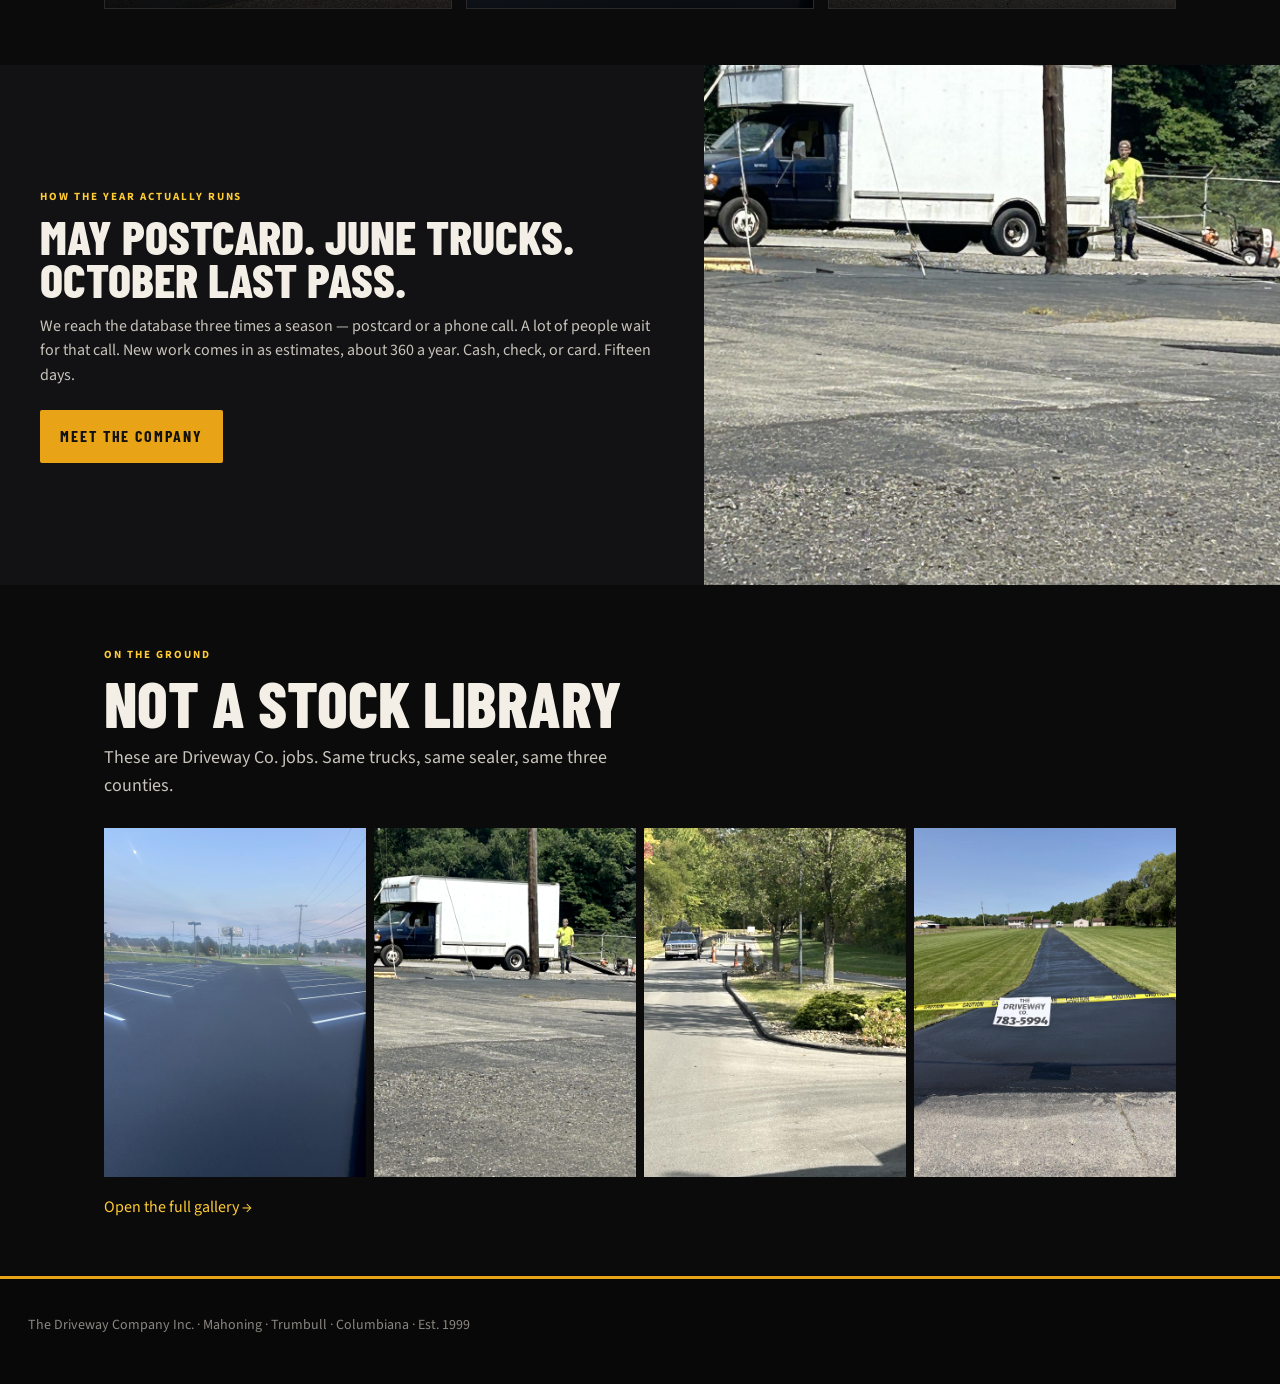
==== commit 4c7af8a2: "Lead gallery and home strip with the three commercial job shots we have. Parking lot (IMG_0740) is n" ====
--- a/index.html
+++ b/index.html
@@ -80,10 +80,10 @@
     <h2 class="page-title" style="margin-top:8px;">Not a stock library</h2>
     <p class="page-sub">These are Driveway Co. jobs. Same trucks, same sealer, same three counties.</p>
     <div class="photo-strip">
+      <figure><img src="images/job-16-parking-lot.jpg" alt="Commercial parking lot after sealcoat and striping" /></figure>
+      <figure><img src="images/job-03.jpg" alt="Commercial lot job with crew" /></figure>
+      <figure><img src="images/job-14.jpg" alt="Campus or commercial drive with spray truck" /></figure>
       <figure><img src="images/job-01-long-drive.jpg" alt="Long sealed residential driveway" /></figure>
-      <figure><img src="images/job-04-residence.jpg" alt="Circular driveway at a brick home" /></figure>
-      <figure><img src="images/job-15-crew-work.jpg" alt="Crew applying sealcoat" /></figure>
-      <figure><img src="images/job-02-wooded-drive.jpg" alt="Wooded driveway after sealcoat" /></figure>
     </div>
     <p><a href="gallery.html">Open the full gallery →</a></p>
   </section>
--- a/styles.css
+++ b/styles.css
@@ -102,7 +102,7 @@
   padding: 80px 28px 72px;
   background:
     linear-gradient(180deg, rgba(11,11,12,0.15) 0%, rgba(11,11,12,0.35) 40%, rgba(11,11,12,0.92) 100%),
-    url("images/job-01-long-drive.jpg") center 30%/cover no-repeat;
+    url("images/job-16-parking-lot.jpg") center 40%/cover no-repeat;
 }
 .hero.crew { background-image: linear-gradient(180deg, rgba(11,11,12,0.2) 0%, rgba(11,11,12,0.88) 100%), url("images/job-15-crew-work.jpg"); background-size: cover; background-position: center; }
 .hero.house { background-image: linear-gradient(180deg, rgba(11,11,12,0.25) 0%, rgba(11,11,12,0.9) 100%), url("images/job-04-residence.jpg"); background-size: cover; background-position: center; }
@@ -232,7 +232,7 @@
 .svc h3 { font-family: "Barlow Condensed", sans-serif; font-size: 28px; text-transform: uppercase; margin-bottom: 6px; }
 .svc p { color: #d6d1c7; font-size: 15px; }
 .svc.s1 { background: url("images/job-04-residence.jpg") center/cover; }
-.svc.s2 { background: url("images/job-05-stone-drive.jpg") center/cover; }
+.svc.s2 { background: url("images/job-16-parking-lot.jpg") center/cover; }
 .svc.s3 { background: url("images/job-15-crew-work.jpg") center/cover; }
 
 .towns { display: flex; flex-wrap: wrap; gap: 8px; margin-top: 16px; }
@@ -282,7 +282,7 @@
   min-height: 520px;
 }
 .split .copy { padding: 64px 40px; background: #121214; display: flex; flex-direction: column; justify-content: center; }
-.split .pic { background: url("images/job-15-crew-work.jpg") center/cover; }
+.split .pic { background: url("images/job-03.jpg") center/cover; }
 .split.alt .pic { background-image: url("images/job-02-wooded-drive.jpg"); }
 
 .callout, .callout.gold, .callout.warn {
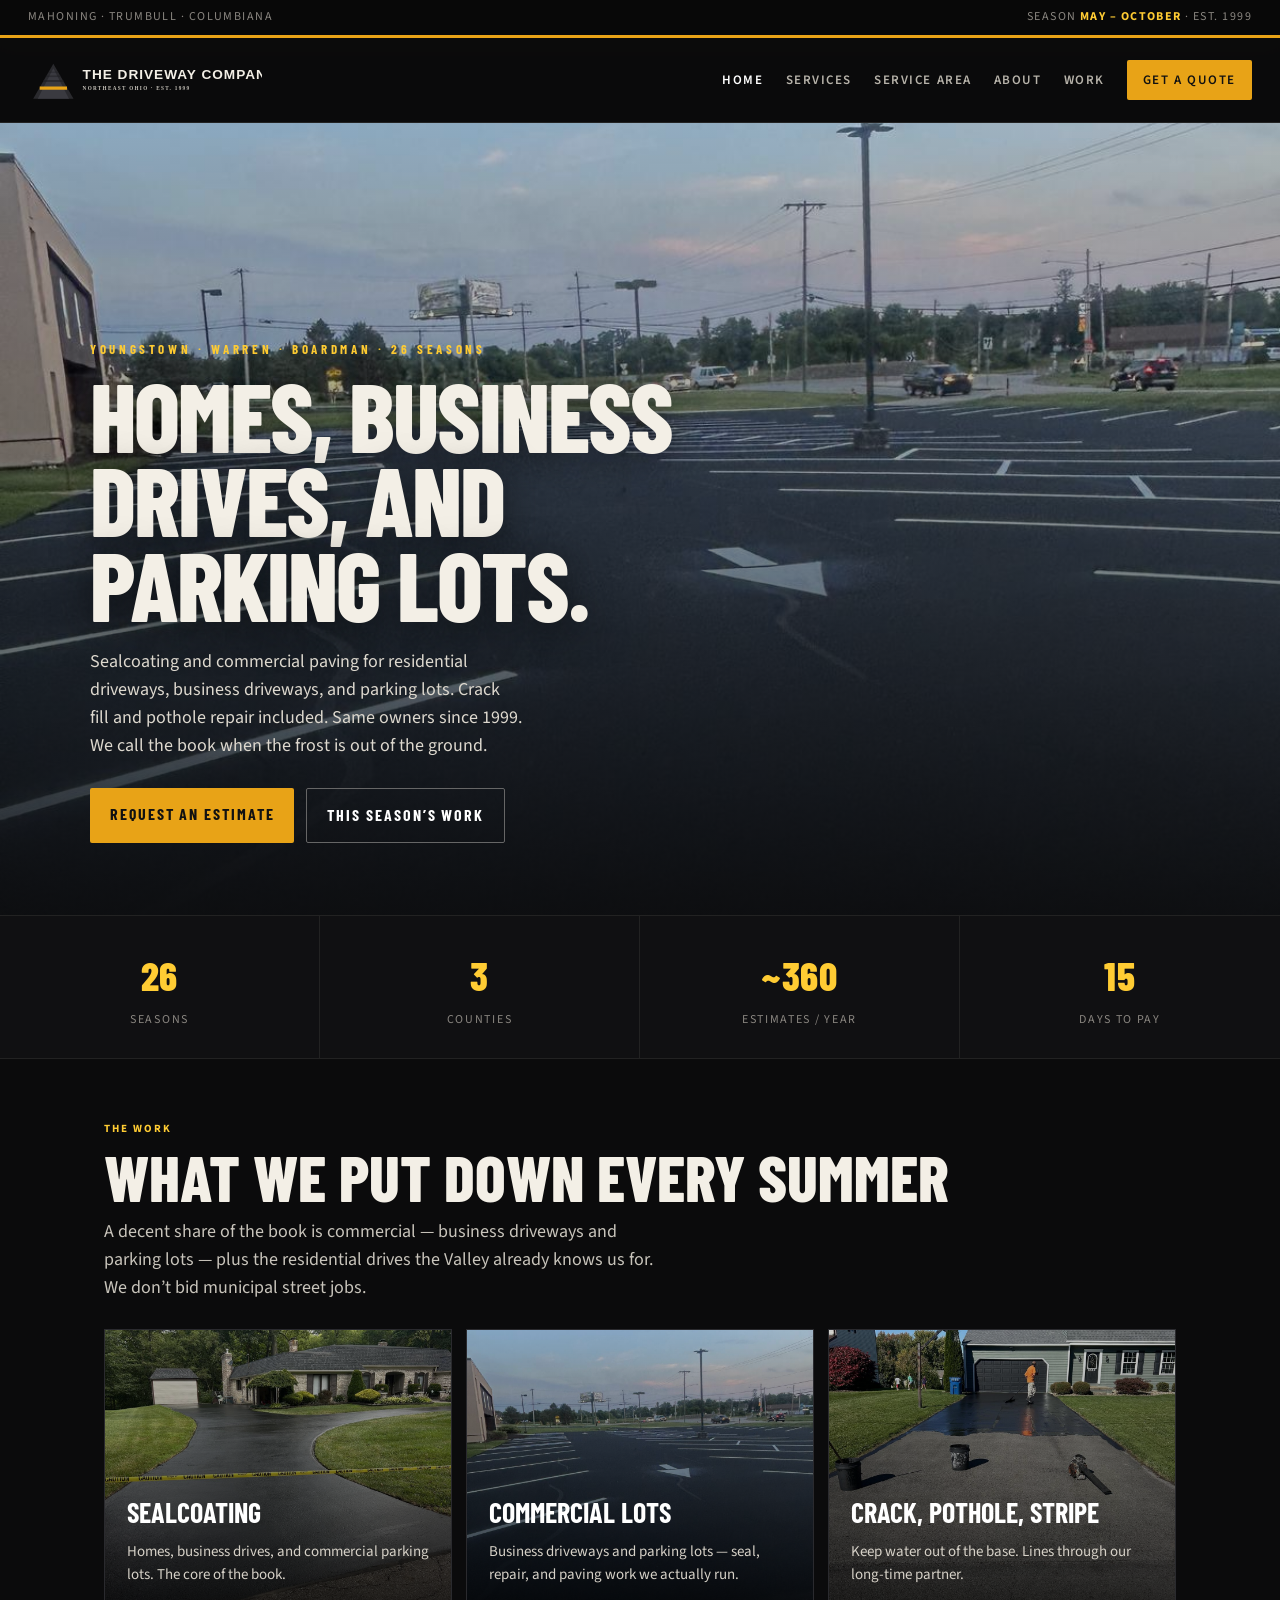
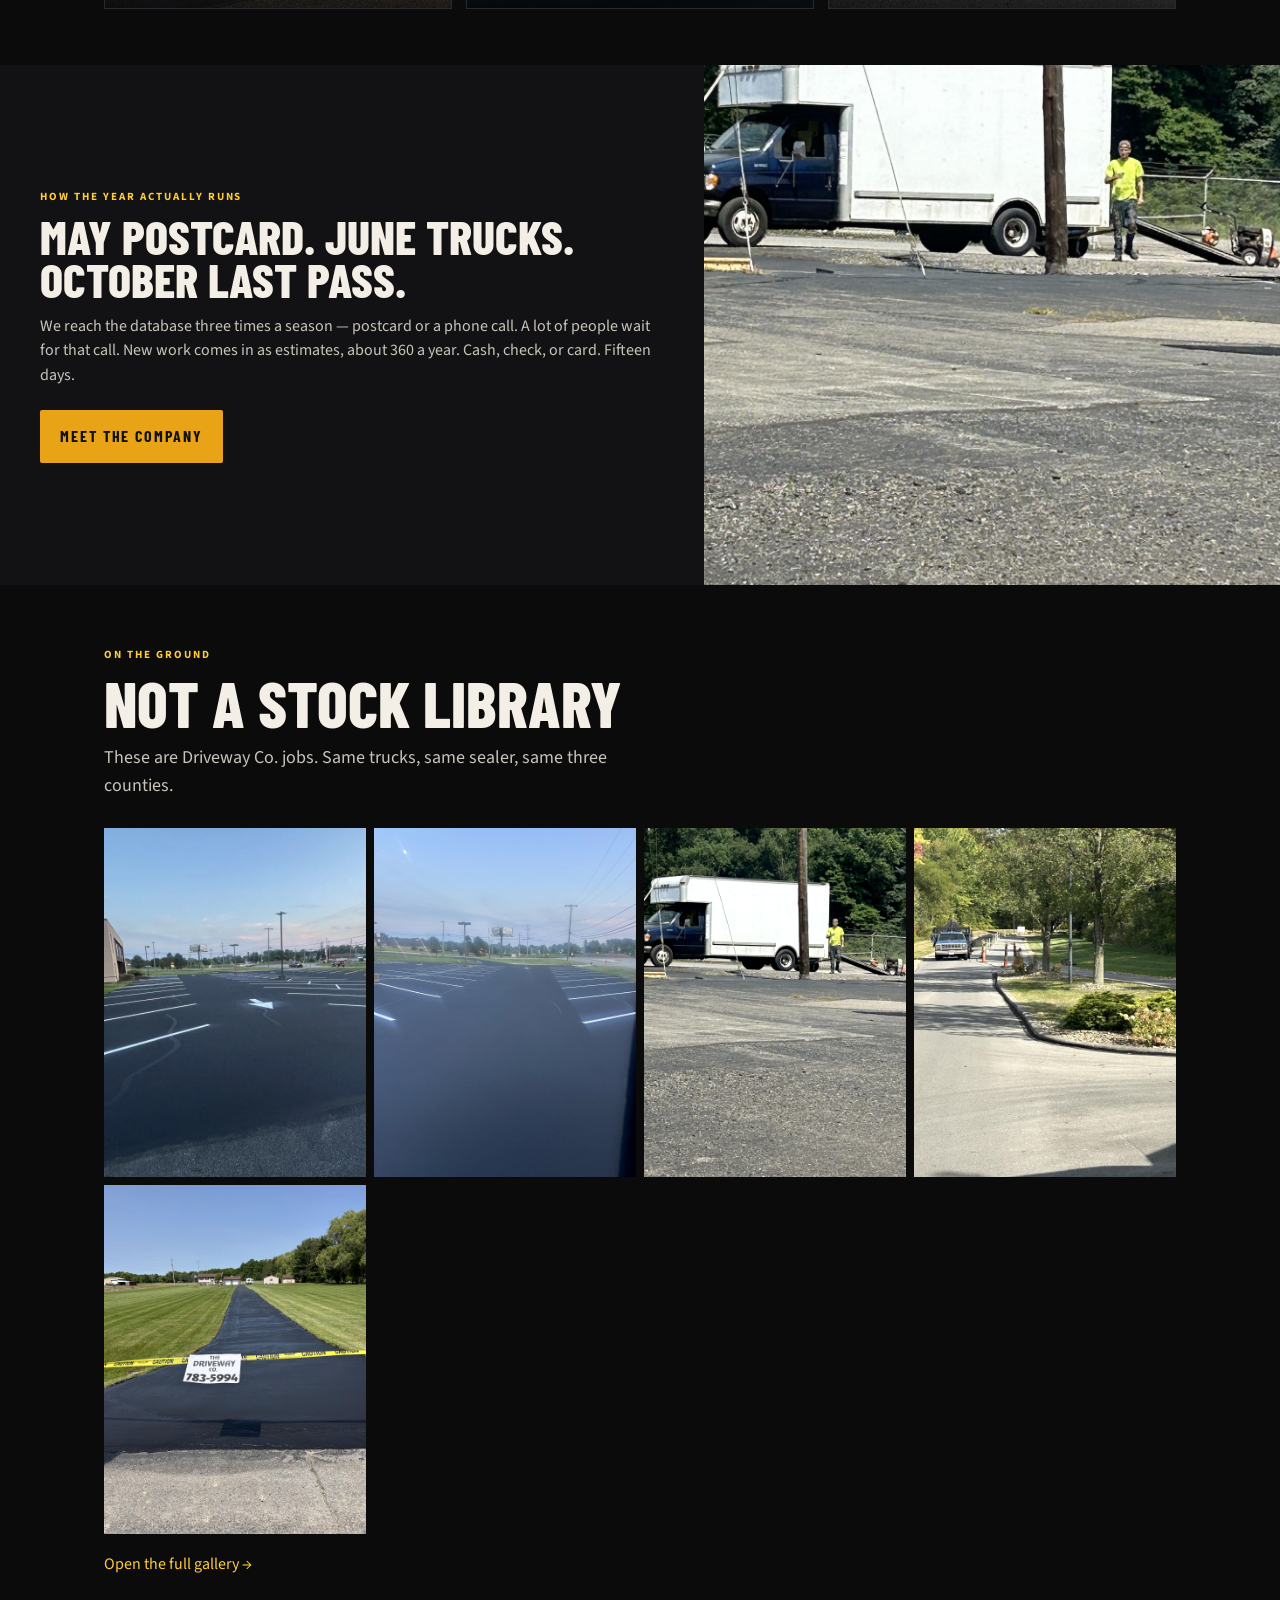
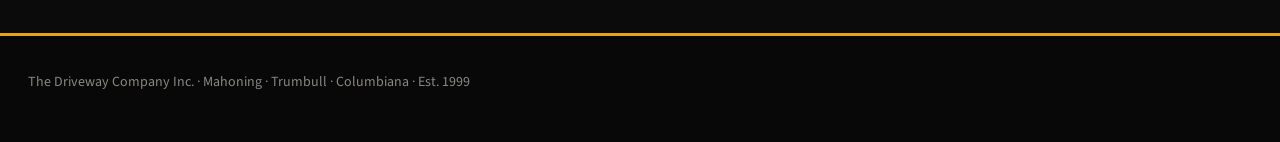
==== commit ad3ce890: "Add Bill/Jeff commercial lot (IMG_0738) as gallery and hero lead. EXIF-baked JPEG from HEIC; parking" ====
--- a/index.html
+++ b/index.html
@@ -80,7 +80,8 @@
     <h2 class="page-title" style="margin-top:8px;">Not a stock library</h2>
     <p class="page-sub">These are Driveway Co. jobs. Same trucks, same sealer, same three counties.</p>
     <div class="photo-strip">
-      <figure><img src="images/job-16-parking-lot.jpg" alt="Commercial parking lot after sealcoat and striping" /></figure>
+      <figure><img src="images/job-17-commercial.jpg" alt="Commercial parking lot after sealcoat and striping" /></figure>
+      <figure><img src="images/job-16-parking-lot.jpg" alt="Commercial parking lot stall stripes" /></figure>
       <figure><img src="images/job-03.jpg" alt="Commercial lot job with crew" /></figure>
       <figure><img src="images/job-14.jpg" alt="Campus or commercial drive with spray truck" /></figure>
       <figure><img src="images/job-01-long-drive.jpg" alt="Long sealed residential driveway" /></figure>
--- a/styles.css
+++ b/styles.css
@@ -102,7 +102,7 @@
   padding: 80px 28px 72px;
   background:
     linear-gradient(180deg, rgba(11,11,12,0.15) 0%, rgba(11,11,12,0.35) 40%, rgba(11,11,12,0.92) 100%),
-    url("images/job-16-parking-lot.jpg") center 40%/cover no-repeat;
+    url("images/job-17-commercial.jpg") center 45%/cover no-repeat;
 }
 .hero.crew { background-image: linear-gradient(180deg, rgba(11,11,12,0.2) 0%, rgba(11,11,12,0.88) 100%), url("images/job-15-crew-work.jpg"); background-size: cover; background-position: center; }
 .hero.house { background-image: linear-gradient(180deg, rgba(11,11,12,0.25) 0%, rgba(11,11,12,0.9) 100%), url("images/job-04-residence.jpg"); background-size: cover; background-position: center; }
@@ -232,7 +232,7 @@
 .svc h3 { font-family: "Barlow Condensed", sans-serif; font-size: 28px; text-transform: uppercase; margin-bottom: 6px; }
 .svc p { color: #d6d1c7; font-size: 15px; }
 .svc.s1 { background: url("images/job-04-residence.jpg") center/cover; }
-.svc.s2 { background: url("images/job-16-parking-lot.jpg") center/cover; }
+.svc.s2 { background: url("images/job-17-commercial.jpg") center/cover; }
 .svc.s3 { background: url("images/job-15-crew-work.jpg") center/cover; }
 
 .towns { display: flex; flex-wrap: wrap; gap: 8px; margin-top: 16px; }
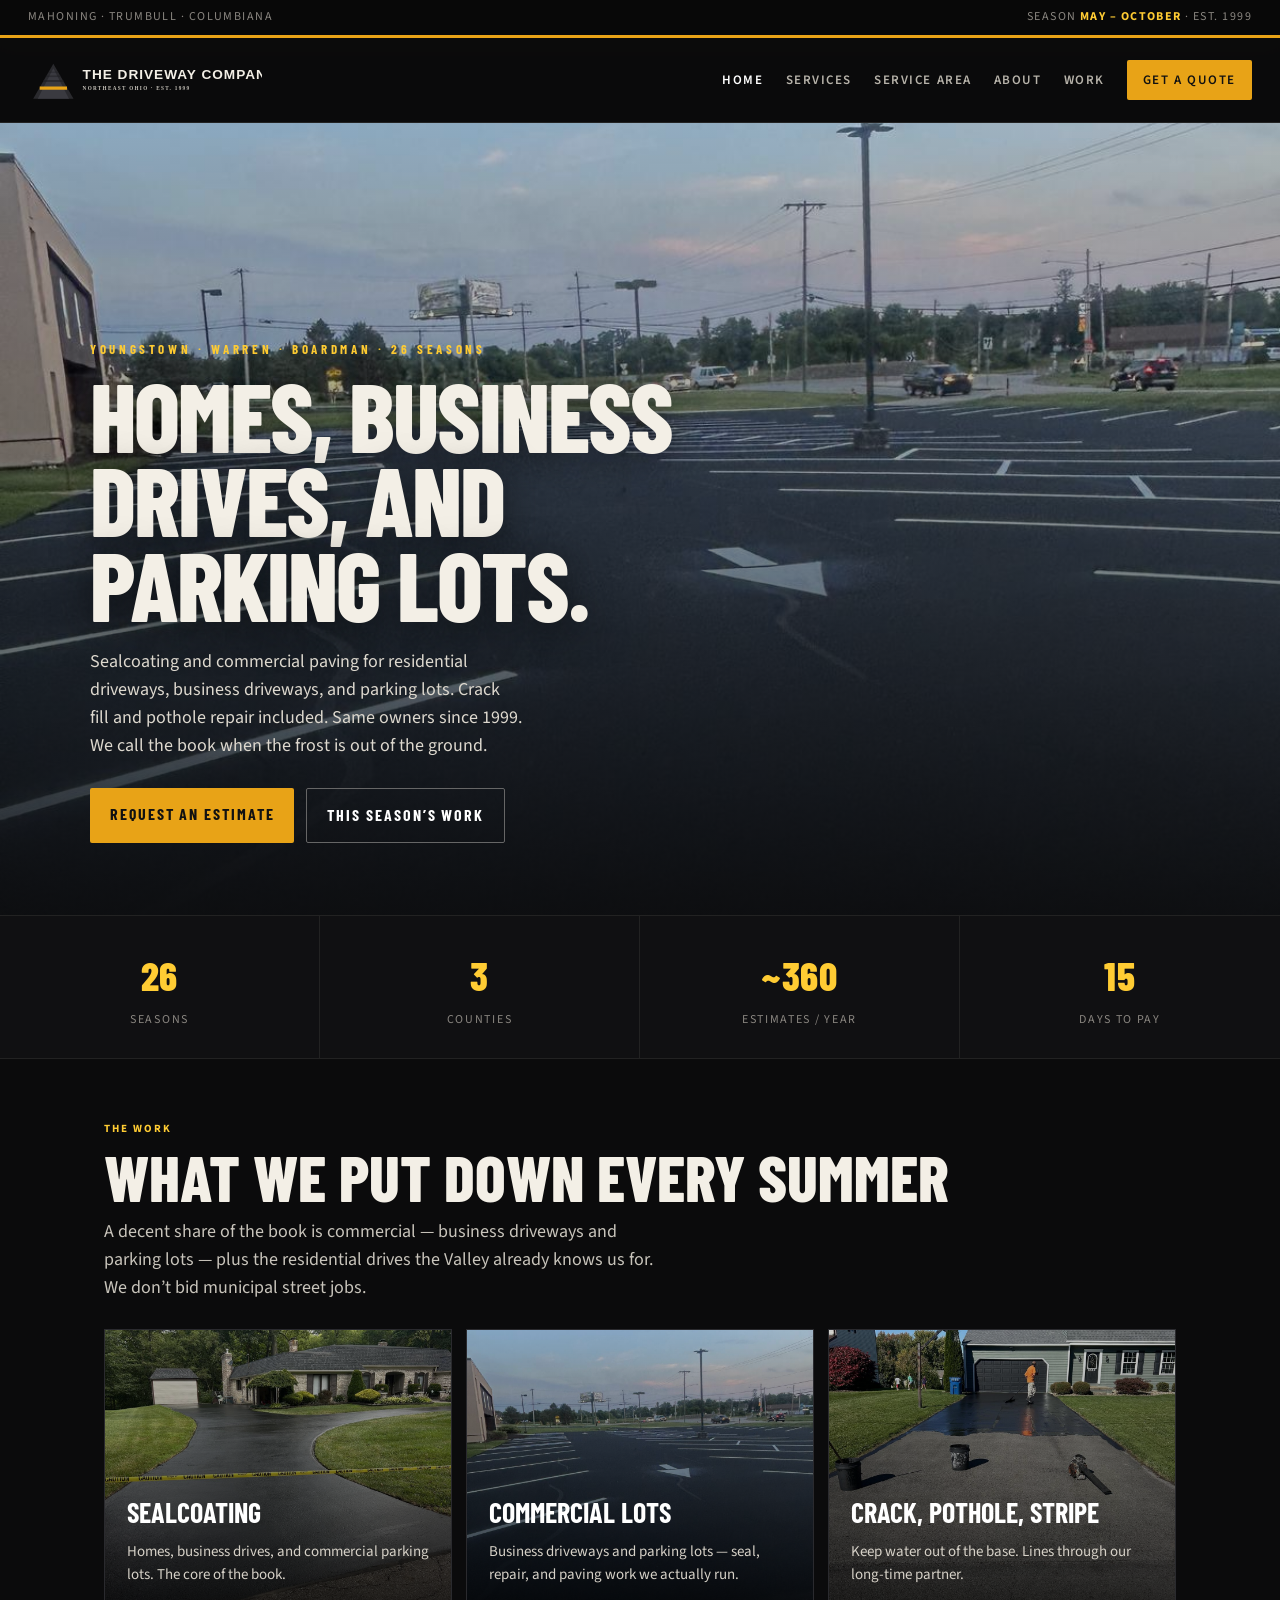
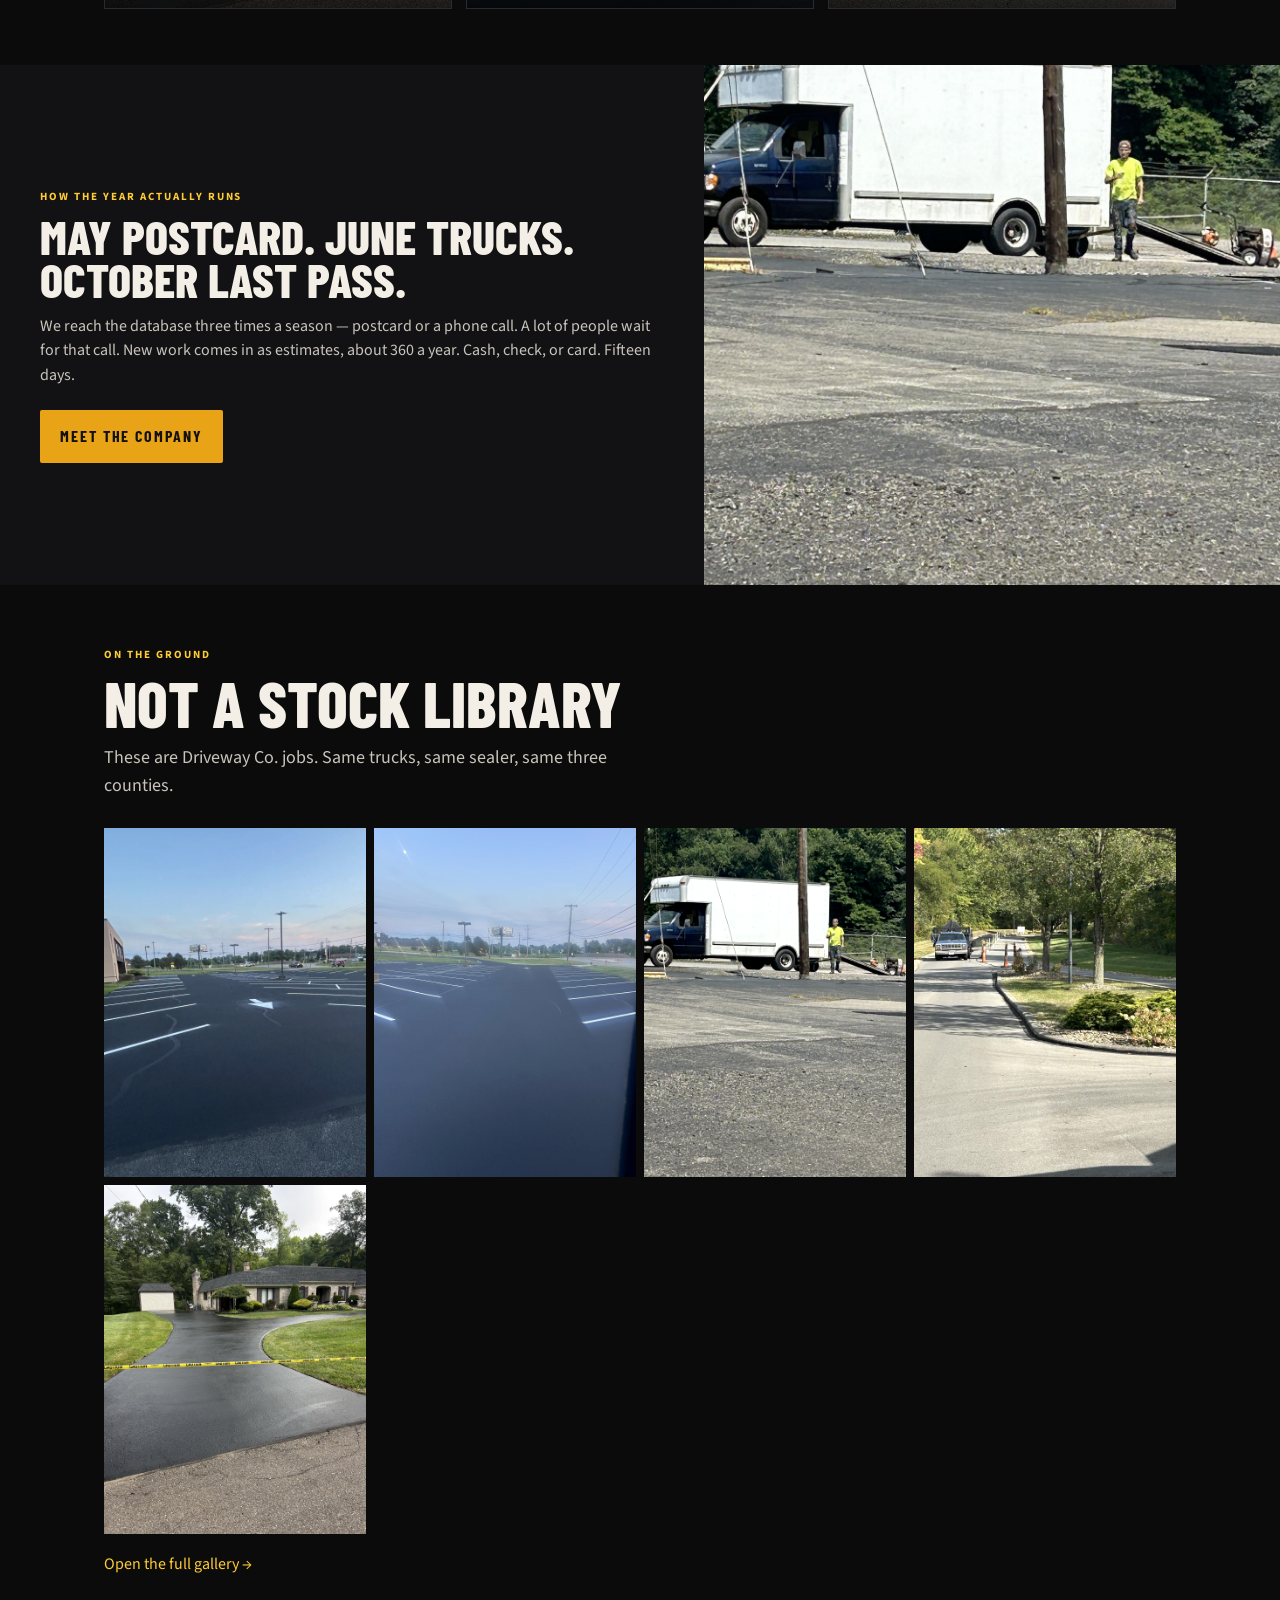
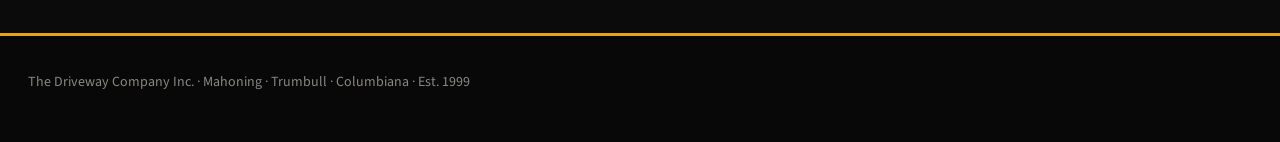
==== commit 559d1ce4: "Make the buyer pages a live listing, not a preview. Strip PREVIEW banners, internal price notes, and" ====
--- a/index.html
+++ b/index.html
@@ -84,7 +84,7 @@
       <figure><img src="images/job-16-parking-lot.jpg" alt="Commercial parking lot stall stripes" /></figure>
       <figure><img src="images/job-03.jpg" alt="Commercial lot job with crew" /></figure>
       <figure><img src="images/job-14.jpg" alt="Campus or commercial drive with spray truck" /></figure>
-      <figure><img src="images/job-01-long-drive.jpg" alt="Long sealed residential driveway" /></figure>
+      <figure><img src="images/job-04-residence.jpg" alt="Completed residential sealcoating job" /></figure>
     </div>
     <p><a href="gallery.html">Open the full gallery →</a></p>
   </section>
